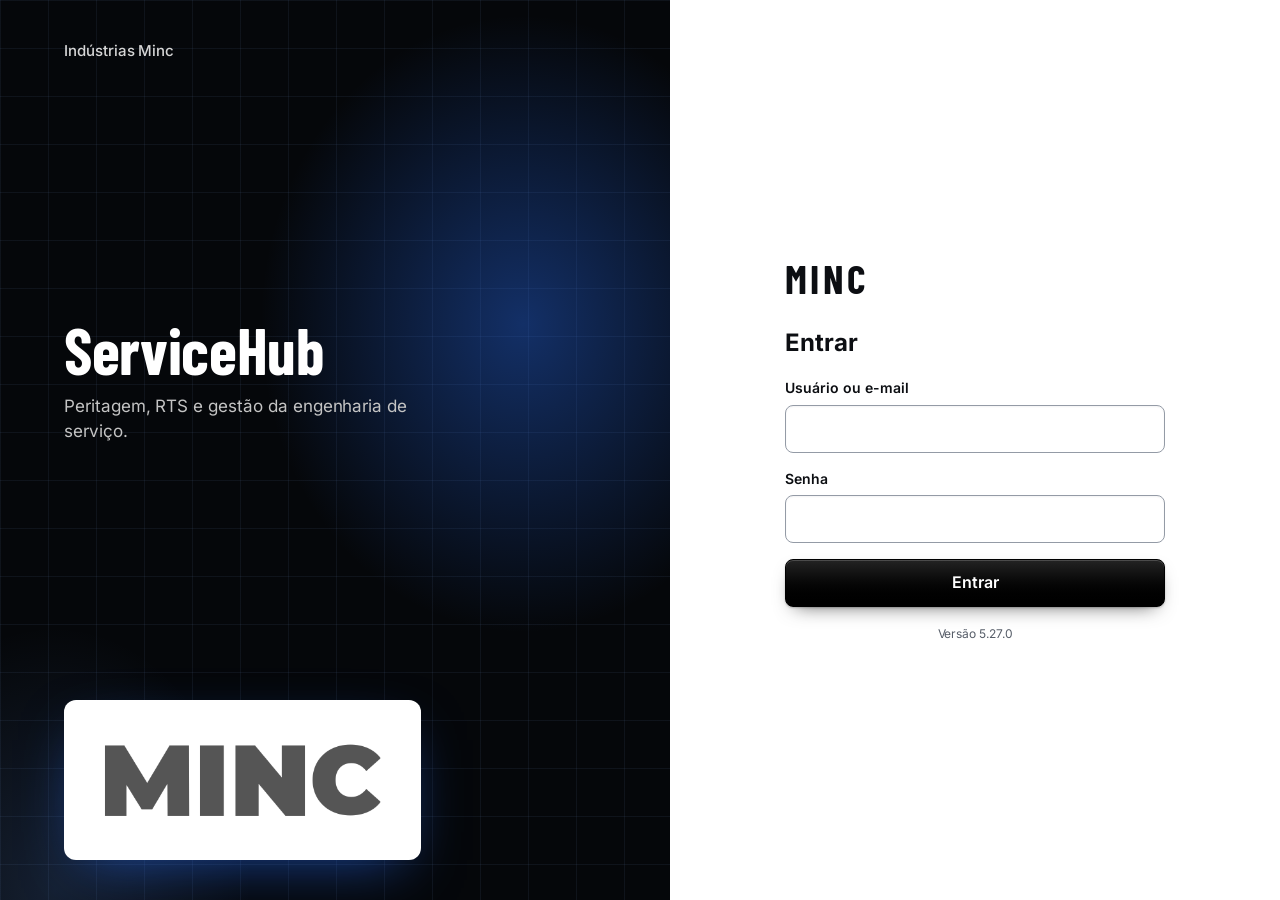
==== servicehub/index.html @ 829af2d2 "ServiceHub v5.27.0: model with drawing, material, code, subcomponent and xlsx import Co-Authored-By:" ====
<!doctype html>
<html lang="pt-BR">
<head>
  <meta charset="utf-8">
  <meta name="viewport" content="width=device-width, initial-scale=1, viewport-fit=cover, interactive-widget=resizes-content">
  <meta name="theme-color" content="#0b0d10">
  <meta name="color-scheme" content="light dark">
  <meta name="apple-mobile-web-app-status-bar-style" content="black-translucent">
  <meta name="robots" content="noindex, nofollow">
  <meta name="description" content="MINC ServiceHub - peritagem, RTS e gestão da engenharia de serviço">
  <meta name="apple-mobile-web-app-capable" content="yes">
  <meta name="mobile-web-app-capable" content="yes">
  <meta name="apple-mobile-web-app-title" content="MINC ServiceHub">
  <link rel="manifest" href="manifest.json">
  <link rel="icon" type="image/png" href="icons/icon-192.png">
  <link rel="apple-touch-icon" href="icons/apple-touch-icon.png">
  <link rel="preload" href="fonts/inter-latin-wght-normal.woff2" as="font" type="font/woff2" crossorigin>
  <link rel="stylesheet" href="styles.css">
  <link rel="stylesheet" href="movimento.css">
  <link rel="stylesheet" href="modulos.css">
  <title>MINC ServiceHub</title>
  <script>try{document.documentElement.dataset.theme=localStorage.getItem('minc_theme')||'light'}catch(e){document.documentElement.dataset.theme='light'}</script>
</head>
<body>
  <div id="app">
    <div class="topbar"><div class="brand"><span class="wm-b">MINC</span><span class="brand-sub">ServiceHub</span></div></div>
    <div class="boot" aria-busy="true" aria-label="Carregando"><div><div class="sk"></div><div class="sk"></div><div class="sk"></div></div><div class="sk big"></div></div>
  </div>
  <div id="toasts" aria-live="polite"></div>
  <noscript>Este aplicativo precisa de JavaScript para funcionar.</noscript>
  <script src="config.js" defer></script>
  <script src="catalogo.js" defer></script>
  <script src="vendor/supabase.js" defer></script>
  <script src="vendor/xlsx.mini.min.js" defer></script>
  <script src="autocorrect.js" defer></script>
  <script src="ajustes.js" defer></script>
  <script src="servicos.js" defer></script>
  <script src="materiais.js" defer></script>
  <script src="fichas.js" defer></script>
  <script src="nomus.js" defer></script>
  <script src="nomusproc.js" defer></script>
  <script src="painel.js" defer></script>
  <script src="comparar.js" defer></script>
  <script src="modelos.js" defer></script>
  <script src="rts.js" defer></script>
  <script src="nomuscat.js" defer></script>
  <script src="cadastros.js" defer></script>
  <script src="avisos.js" defer></script>
  <script src="ajuda.js" defer></script>
  <script src="app.js" defer></script>
  <script src="movimento.js" defer></script>
</body>
</html>
---- servicehub/styles.css ----
/* MINC · Peritagem — v4.0.0
   Identidade: preto, cinza e branco. Conceito: folha de desenho técnico.
   Alvos de toque >= 44px, alto contraste (leitura sob sol), tema escuro opcional. */

@font-face{font-family:"Inter";src:url(fonts/inter-latin-wght-normal.woff2) format("woff2");font-weight:100 900;font-style:normal;font-display:swap}
@font-face{font-family:"Barlow Condensed";src:url(fonts/barlow-condensed-latin-600-normal.woff2) format("woff2");font-weight:600;font-style:normal;font-display:swap}
@font-face{font-family:"Barlow Condensed";src:url(fonts/barlow-condensed-latin-700-normal.woff2) format("woff2");font-weight:700;font-style:normal;font-display:swap}

:root{
  --font:"Inter",system-ui,"Segoe UI",Roboto,Arial,sans-serif;
  --display:"Barlow Condensed","Arial Narrow",Arial,sans-serif;
  --ink:#000;--on-ink:#fff;
  --bg:#e6e6e6;--surface:#fff;--surface-2:#f2f2f2;
  --line:#c8c8c8;--line-strong:#6e6e6e;
  --text:#151515;--muted:#595959;
  --bar:#000;--on-bar:#fff;--focus:#000;
  --ok:#198754;--warn:#ffc107;--bad:#dc3545;--draft:#6c757d;
  --warn-text:#7a4f00;--bad-text:#b42318;--na:#ffc107;--on-ok:#fff;
  --bar-h:56px;
  /* movimento: perfil Corporate, sensação de metal rígido (sem quicar) */
  --ease:cubic-bezier(.2,0,0,1);--ease-in:cubic-bezier(.3,0,1,1);--ease-emph:cubic-bezier(.05,.7,.1,1);
  --d-quick:120ms;--d-std:240ms;--d-slow:400ms;
  color-scheme:light;
}
[data-theme=dark]{
  --ink:#f2f2f2;--on-ink:#000;
  --bg:#121212;--surface:#1d1d1d;--surface-2:#282828;
  --line:#3b3b3b;--line-strong:#8f8f8f;
  --text:#f2f2f2;--muted:#b3b3b3;--focus:#fff;
  --warn-text:#ffc107;--bad-text:#ff8a80;--ok:#3fb67a;--on-ok:#000;
  color-scheme:dark;
}

*{box-sizing:border-box}
html,body{margin:0;min-height:100%}
html{-webkit-text-size-adjust:100%}
body{font:16px/1.45 var(--font);background:var(--bg);color:var(--text);-webkit-font-smoothing:antialiased}
[hidden]{display:none!important}
button,input,select,textarea{font:inherit;color:inherit}
button{cursor:pointer}
h1,h2,h3,p{margin:0}
:focus-visible{outline:3px solid var(--focus);outline-offset:2px}
.topbar :focus-visible,.login-art :focus-visible{outline-color:#fff}
.sr{position:absolute;width:1px;height:1px;overflow:hidden;clip:rect(0 0 0 0);white-space:nowrap}
.muted{color:var(--muted)}
.ic{flex:none;display:block}.ic.sm{width:16px;height:16px}

/* ---------- Barra superior ---------- */
.topbar{position:sticky;top:0;z-index:30;background:var(--bar);color:var(--on-bar);min-height:var(--bar-h);padding:env(safe-area-inset-top) 20px 0;display:flex;align-items:center;justify-content:space-between;gap:12px}
.brand{display:flex;align-items:baseline;gap:12px}
.wm{font-family:var(--display);font-weight:700;font-size:28px;letter-spacing:.08em;line-height:1}
.brand-sub{font-size:14px;color:#bdbdbd;font-weight:500}
.bar-r{display:flex;align-items:center;gap:8px}
.pill{display:inline-flex;align-items:center;gap:8px;min-height:32px;padding:0 12px;border:1px solid #4a4a4a;border-radius:999px;font-size:13px;color:#e6e6e6;white-space:nowrap}
.pill i{width:8px;height:8px;border-radius:50%;background:#8a8a8a}
button.pill{background:transparent;font:inherit;font-size:13px;cursor:pointer}
@media(hover:hover) and (pointer:fine){button.pill:hover{background:#262626}}
.pill[data-s=saved] i,.pill[data-s=ok] i{background:#3fb67a}
.pill[data-s=saving] i,.pill[data-s=busy] i{background:var(--warn)}
.pill[data-s=error] i,.pill[data-s=off] i{background:var(--bad)}
.pill[data-s=local] i{background:#8a8a8a}
.iconbtn,.userchip{min-height:44px;min-width:44px;display:inline-grid;place-items:center;background:transparent;color:#fff;border:1px solid #4a4a4a;border-radius:var(--r-ctl,6px);padding:0 12px}
@media(hover:hover) and (pointer:fine){.iconbtn:hover,.userchip:hover{background:#262626}}
.userchip{font-weight:600;font-size:14px}

.container{max-width:1400px;margin:0 auto;padding:20px 20px calc(20px + env(safe-area-inset-bottom))}

/* ---------- Botões ---------- */
.btn{display:inline-flex;align-items:center;justify-content:center;gap:8px;min-height:48px;padding:0 18px;border:2px solid var(--ink);border-radius:6px;background:var(--surface);color:var(--text);font-weight:600;line-height:1.1;text-align:center;transition:background-color .12s,transform .06s}
@media(hover:hover) and (pointer:fine){.btn:hover{background:var(--surface-2)}}
.btn:active{transform:translateY(1px)}
.btn.primary{background:var(--ink);color:var(--on-ink)}
@media(hover:hover) and (pointer:fine){.btn.primary:hover{background:var(--muted);border-color:var(--muted);color:var(--on-ink)}}
.btn.ghost{border-color:transparent;background:transparent}
@media(hover:hover) and (pointer:fine){.btn.ghost:hover{background:var(--surface-2)}}
.btn.danger{border-color:var(--bad-text);color:var(--bad-text)}
@media(hover:hover) and (pointer:fine){.btn.danger:hover{background:var(--bad-text);color:#fff}}
.btn.danger-solid{background:var(--bad);border-color:var(--bad);color:#fff}
.btn.block{width:100%}
.btn[aria-busy=true]{pointer-events:none;opacity:.7}
.btn:disabled{opacity:.45;pointer-events:none}
.link{min-height:44px;padding:0 10px;background:none;border:0;font-weight:600;font-size:14px;text-decoration:underline;text-underline-offset:3px}

/* ---------- Formulários ---------- */
.field{margin-bottom:16px}
.field>label:not(.switch),.field>.lbl{display:block;margin-bottom:6px;font-size:14px;font-weight:600;color:var(--text)}
input:not([type=checkbox]):not([type=radio]),select,textarea{width:100%;min-height:48px;padding:10px 12px;background:var(--surface);color:var(--text);border:1.5px solid var(--line-strong);border-radius:6px;outline-offset:2px}
textarea{min-height:104px;resize:vertical}
input::placeholder,textarea::placeholder{color:var(--muted);opacity:.8}
input:disabled,select:disabled{background:var(--surface-2);color:var(--muted);border-style:dashed}
.invalid{border-color:var(--bad)!important;box-shadow:0 0 0 3px color-mix(in srgb,var(--bad) 30%,transparent)}
.invalid-group{outline:3px solid color-mix(in srgb,var(--bad) 45%,transparent);outline-offset:3px}
.hint{font-size:13px;color:var(--muted);margin:4px 0 12px}
.grid{display:grid;gap:0 16px}
.g2{grid-template-columns:repeat(2,minmax(0,1fr))}
.g3{grid-template-columns:repeat(3,minmax(0,1fr))}
.g4{grid-template-columns:repeat(4,minmax(0,1fr))}
.g-mat2{grid-template-columns:1fr 1fr 2fr}   /* Quantidade | Unidade | Observação (ocupa o dobro) */
.stack{display:grid;gap:12px}
.pgroup{display:grid;grid-template-columns:minmax(0,1fr) 140px;gap:8px}

/* Cartões de opção (radio) */
.rgroup{display:grid;gap:10px}
.rgroup.g2{grid-template-columns:repeat(2,minmax(0,1fr))}
.rgroup.g3{grid-template-columns:repeat(3,minmax(0,1fr))}
.rgroup.g4{grid-template-columns:repeat(4,minmax(0,1fr))}
.rcard{display:grid;gap:2px;align-content:center;min-height:64px;padding:12px 16px;text-align:left;background:var(--surface);border:2px solid var(--line-strong);border-radius:6px;position:relative}
.rcard b{font-size:16px}
.rcard small{font-size:13px;color:var(--muted)}
@media(hover:hover) and (pointer:fine){.rcard:hover{border-color:var(--ink)}}
.rcard.on{background:var(--ink);border-color:var(--ink);color:var(--on-ink)}
.rcard.on small{color:inherit;opacity:.8}
.rcard.on::after{content:"";position:absolute;right:14px;top:50%;width:10px;height:18px;margin-top:-13px;border:solid currentColor;border-width:0 3px 3px 0;transform:rotate(45deg)}

/* Segmentado (status) */
.seg{display:flex;border:2px solid var(--ink);border-radius:6px;overflow:hidden;min-height:48px}
.seg-b{flex:1;display:flex;align-items:center;justify-content:center;gap:8px;min-height:44px;padding:0 10px;background:var(--surface);border:0;font-weight:600;font-size:14px}
.seg-b+.seg-b{border-left:1px solid var(--ink)}
.seg-b.on{background:var(--ink);color:var(--on-ink)}
.dot{width:10px;height:10px;border-radius:50%;background:var(--draft);box-shadow:0 0 0 1.5px var(--surface)}
.dot.st-amber{background:var(--warn)}.dot.st-green{background:var(--ok)}.dot.st-red{background:var(--bad)}

/* Aplica / Não se aplica: verde quando aplica, âmbar quando não aplica */
.appl{display:flex;border:2px solid var(--ink);border-radius:6px;overflow:hidden;min-height:48px;width:100%;max-width:420px}
.ph-row .appl{width:auto;min-width:300px}
.ap{flex:1;display:flex;align-items:center;justify-content:center;gap:6px;min-height:44px;padding:0 14px;background:var(--surface);border:0;font-weight:600;font-size:14px;white-space:nowrap}
.ap+.ap{border-left:2px solid var(--ink)}
@media(hover:hover) and (pointer:fine){.ap.yes:hover:not(.on){background:color-mix(in srgb,var(--ok) 16%,var(--surface))}}
@media(hover:hover) and (pointer:fine){.ap.no:hover:not(.on){background:color-mix(in srgb,var(--na) 28%,var(--surface))}}
.ap.yes.on{background:var(--ok);color:var(--on-ok)}
.ap.no.on{background:var(--na);color:#000}
.panel[data-ap=yes]{border-left:6px solid var(--ok)}
.panel[data-ap=no]{border-left:6px solid var(--na)}
.comp-t small.na{color:var(--warn-text);font-weight:600}

/* Chips (checkbox) */
.chips{display:flex;flex-wrap:wrap;gap:8px}
.chip{display:inline-flex;align-items:center;gap:6px;min-height:44px;padding:0 16px;border:1.5px solid var(--line-strong);border-radius:999px;background:var(--surface);font-weight:500;font-size:15px}
@media(hover:hover) and (pointer:fine){.chip:hover{border-color:var(--ink)}}
.chip.on{background:var(--ink);border-color:var(--ink);color:var(--on-ink);font-weight:600}
.chips.fl .chip{min-height:40px;font-size:14px;padding:0 14px}

/* Switch */
.switch{position:relative;display:inline-flex;align-items:center;gap:12px;min-height:48px;cursor:pointer;font-weight:500}
.switch input{position:absolute;opacity:0;width:44px;height:44px;margin:0}
.switch .track{position:relative;flex:none;width:52px;height:30px;border-radius:999px;background:var(--surface);border:2px solid var(--line-strong);transition:background-color .15s,border-color .15s}
.switch .track::after{content:"";position:absolute;top:3px;left:3px;width:20px;height:20px;border-radius:50%;background:var(--line-strong);transition:transform .15s,background-color .15s}
.switch input:checked+.track{background:var(--ok);border-color:var(--ok)}
.switch input:checked+.track::after{transform:translateX(22px);background:var(--on-ok)}
.switch input:focus-visible+.track{outline:3px solid var(--focus);outline-offset:2px}

/* ---------- Painéis e títulos ---------- */
.ph{margin:4px 0 18px}
.ph h1{font-family:var(--display);font-weight:700;font-size:36px;line-height:1;letter-spacing:.01em}
.ph p{margin-top:6px;color:var(--muted)}
.ph-row{display:flex;align-items:center;justify-content:space-between;gap:12px;flex-wrap:wrap;margin-bottom:12px}
.panel{background:var(--surface);border:1px solid var(--line);border-radius:4px;padding:20px;margin-bottom:16px}
.panel>h2,.ph-row>h2{font-size:18px;font-weight:700;margin-bottom:14px}
.ph-row>h2{margin:0}
.subpanel{background:var(--surface-2);border:1px solid var(--line);border-radius:4px;padding:16px;margin:4px 0 16px}
.subpanel h3{font-size:16px;font-weight:700;margin-bottom:4px}
.badge{display:inline-flex;align-items:center;min-height:24px;padding:0 9px;border-radius:3px;font-size:12px;font-weight:700;color:#fff;background:var(--draft);white-space:nowrap}
.badge.st-amber{background:var(--warn);color:#000}
.badge.st-green{background:var(--ok);color:var(--on-ok)}
.badge.st-red{background:var(--bad)}
.badge.pend{background:transparent;color:var(--warn-text);border:1.5px solid var(--na)}
.pend-t{color:var(--warn-text);font-weight:700}
.rcard.legacy{border-style:dashed}
.badge.b-act{background:transparent;color:var(--text);border:1.5px solid var(--ink)}

.empty{display:grid;justify-items:center;gap:10px;text-align:center;padding:36px 20px;border:2px dashed var(--line-strong);border-radius:4px;background:var(--surface)}
.empty h2{font-size:18px}.empty p{color:var(--muted);max-width:44ch}

.errbox{border:2px solid var(--bad);background:color-mix(in srgb,var(--bad) 10%,var(--surface));color:var(--text);border-radius:4px;padding:14px 18px;margin-bottom:16px}
.errbox b{color:var(--bad-text)}
.errbox ul{margin:8px 0 0 18px;padding:0;font-size:14px}

/* ---------- Início: lista + detalhe ---------- */
.home{display:grid;grid-template-columns:minmax(340px,440px) minmax(0,1fr);gap:20px;align-items:start}
.list-p{background:var(--surface);border:1px solid var(--line);border-radius:4px;position:sticky;top:calc(var(--bar-h) + 20px);max-height:calc(100vh - var(--bar-h) - 40px);display:flex;flex-direction:column}
.list-h{display:flex;align-items:center;justify-content:space-between;gap:12px;padding:16px}
.list-h h1{font-family:var(--display);font-size:32px;font-weight:700;line-height:1}
.list-h small{color:var(--muted)}
.search{position:relative;padding:0 16px}
.search .ic{position:absolute;left:28px;top:14px;color:var(--muted)}
.search input[type=search]{padding-left:44px}
.fl{padding:12px 16px}
#rows{overflow:auto;border-top:1px solid var(--line);flex:1}
.row{--st:var(--draft);display:grid;grid-template-columns:minmax(0,1fr) auto;gap:4px 12px;width:100%;min-height:68px;padding:12px 16px 12px 14px;text-align:left;background:var(--surface);border:0;border-bottom:1px solid var(--line);border-left:6px solid var(--st)}
.row.st-amber{--st:var(--warn)}.row.st-green{--st:var(--ok)}
@media(hover:hover) and (pointer:fine){.row:hover{background:var(--surface-2)}}
.row.sel{background:var(--surface-2);box-shadow:inset 0 0 0 2px var(--ink)}
.row-t{display:grid;gap:2px;min-width:0}
.row-t b{overflow:hidden;text-overflow:ellipsis;white-space:nowrap}
.row-t small,.row-m small{color:var(--muted);font-size:13px}
.row-m{display:grid;gap:4px;justify-items:end;align-content:start}
.list-empty{padding:28px 16px;text-align:center;color:var(--muted)}

.detail{min-width:0}
.sheet{background:var(--surface);border:2px solid var(--ink);border-radius:4px}
.sheet-h{display:flex;justify-content:space-between;align-items:flex-start;gap:12px;padding:18px 20px;border-bottom:2px solid var(--ink)}
.sheet-h small{color:var(--muted);font-size:13px}
.sheet-h h2{font-family:var(--display);font-size:40px;font-weight:700;line-height:1;margin-top:2px;overflow-wrap:anywhere}
.kv{display:grid;grid-template-columns:repeat(3,minmax(0,1fr));gap:1px;background:var(--line);border-bottom:1px solid var(--line);margin:0}
.kv div{background:var(--surface);padding:10px 20px;min-width:0}
.kv dt{font-size:13px;color:var(--muted)}
.kv dd{margin:0;font-weight:600;overflow-wrap:anywhere}
.sheet-b{padding:18px 20px}
.sheet-b h3{font-size:16px;margin-bottom:10px}
.prog{list-style:none;margin:0 0 16px;padding:0;display:grid;grid-template-columns:repeat(2,minmax(0,1fr));gap:8px}
.prog li{display:flex;align-items:center;gap:10px;min-height:44px;padding:0 12px;border:1px solid var(--line);border-radius:4px}
.prog .ok{color:var(--ok)}.prog .todo{color:var(--muted)}
.prog li.ok{border-color:var(--ok)}
.counts{display:flex;gap:24px;flex-wrap:wrap;margin-bottom:16px;color:var(--muted);font-size:14px}
.counts b{font-family:var(--display);font-size:26px;color:var(--text);margin-right:6px}
.actions{display:flex;flex-wrap:wrap;gap:10px;align-items:center}
.actions.end{justify-content:flex-end}
.empty-art{display:grid;justify-items:center;gap:10px;text-align:center;padding:36px 20px;color:var(--muted);background:var(--surface);border:1px solid var(--line);border-radius:4px}
.mark{display:grid;place-items:center;width:84px;height:84px;border:2px solid var(--ink);color:var(--text);margin:0 auto 4px}
.ic.lg{width:40px;height:40px}
.empty-art h2{font-size:18px;color:var(--text)}

/* ---------- Carimbo (title block) ---------- */
.carimbo{background:var(--surface);border:2px solid var(--ink);margin-bottom:16px}
.carimbo .back{width:100%;justify-content:flex-start;min-height:44px;border:0;border-bottom:1px solid var(--line);border-radius:0;font-size:14px}
.cb-grid{display:grid;grid-template-columns:2fr 1.3fr 1fr 1.2fr 1.1fr 1fr;gap:1px;background:var(--line)}
.cb-c{background:var(--surface);padding:10px 14px;min-width:0;display:grid;gap:2px;align-content:start}
.cb-c small{font-size:13px;color:var(--muted)}
.cb-c b{font-weight:600;overflow:hidden;text-overflow:ellipsis;white-space:nowrap}
.cb-eq b{font-family:var(--display);font-size:30px;line-height:1.05;font-weight:700}

/* ---------- Área de trabalho do processo ---------- */
.ws{display:grid;grid-template-columns:240px minmax(0,1fr);gap:20px;align-items:start}
#stepslot{position:sticky;top:calc(var(--bar-h) + 20px)}
.steps{background:var(--surface);border:1px solid var(--line);border-radius:4px;padding:6px 0;display:grid}
.step{position:relative;display:grid;grid-template-columns:auto 1fr;align-items:center;gap:12px;min-height:56px;padding:8px 14px;text-align:left;background:none;border:0;border-left:4px solid transparent;font-weight:600}
@media(hover:hover) and (pointer:fine){.step:hover{background:var(--surface-2)}}
.step.cur{border-left-color:var(--ink);background:var(--surface-2)}
.step:not(:last-child)::after{content:"";position:absolute;left:33px;top:calc(50% + 16px);height:calc(100% - 32px);width:2px;background:var(--line-strong)}
.node{display:grid;place-items:center;width:30px;height:30px;border-radius:50%;border:2px solid var(--ink);background:var(--surface);font-family:var(--display);font-weight:700;font-size:17px;line-height:1;position:relative;z-index:1}
.step.ok .node{background:var(--ink);color:var(--on-ink)}
.step.locked{opacity:.55}.step.locked .node{border-style:dashed}
.ws-main{min-width:0}
.actionbar{position:sticky;bottom:0;z-index:20;display:flex;align-items:center;justify-content:space-between;gap:10px;flex-wrap:wrap;margin:20px -20px calc(-20px - env(safe-area-inset-bottom));padding:12px 20px calc(12px + env(safe-area-inset-bottom));background:var(--surface);border-top:2px solid var(--ink)}
.actionbar .mid{display:flex;gap:10px;align-items:center}

/* ---------- Componentes ---------- */
.comp{background:var(--surface);border:1px solid var(--line);border-radius:4px;margin-bottom:12px}
.comp.open{border:2px solid var(--ink)}
.comp-head{display:grid;grid-template-columns:auto minmax(0,1fr) auto auto auto auto;align-items:center;gap:6px 14px;width:100%;min-height:68px;padding:10px 16px;background:none;border:0;text-align:left}
@media(hover:hover) and (pointer:fine){.comp-head:hover{background:var(--surface-2)}}
.comp-no{font-family:var(--display);font-weight:700;font-size:34px;line-height:1;min-width:34px}
.comp{margin-left:calc(var(--lv,0)*28px)}
.comp.sub{border-left:5px solid var(--ink)}
.comp.sub .comp-no{font-size:28px}
.comp-t{display:grid;min-width:0}
.comp-t b{overflow:hidden;text-overflow:ellipsis;white-space:nowrap}
.comp-t small{color:var(--muted);font-size:13px}
.comp-st{display:inline-flex;align-items:center;gap:6px;font-size:13px;font-weight:600;white-space:nowrap}
.comp-st.ok{color:var(--ok)}.comp-st.warn{color:var(--warn-text)}
.comp-ph{display:inline-flex;align-items:center;gap:6px;color:var(--muted);font-size:13px}
.chev{transition:transform .15s}
.comp.open .chev{transform:rotate(180deg)}
.comp-body{display:grid;grid-template-rows:1fr;border-top:1px solid var(--line)}
.comp-in{overflow:hidden;min-height:0;padding:10px 20px 20px}
.comp-foot{display:flex;justify-content:flex-end;margin-top:20px;padding-top:16px;border-top:1px dashed var(--line-strong)}
.mat{background:var(--surface);border:1px solid var(--line-strong);border-radius:4px;padding:14px;margin-top:12px}
.mat-h{display:flex;justify-content:space-between;align-items:center;margin-bottom:10px}
.flow{margin-top:18px}
.flow-h{display:flex;justify-content:space-between;align-items:center;gap:8px;margin-bottom:6px}
.flow-h b{font-size:15px}
.obsrow{display:grid;grid-template-columns:minmax(120px,220px) minmax(0,1fr);gap:10px;align-items:center;margin-top:8px}
.obsrow label{font-size:14px;font-weight:600}

/* ---------- Fotos ---------- */
.ph-bar{display:flex;flex-wrap:wrap;gap:10px;align-items:center;justify-content:space-between;margin-bottom:12px}
.ph-count{font-size:14px;color:var(--muted)}
.ph-grid{display:grid;grid-template-columns:repeat(auto-fill,minmax(150px,1fr));gap:10px}
.ph-tile{position:relative;aspect-ratio:4/3;background:var(--surface-2);border:1px solid var(--line-strong);border-radius:4px;overflow:hidden}
.ph-img{display:block;width:100%;height:100%;padding:0;border:0;background:none}
.ph-img img{width:100%;height:100%;object-fit:cover;display:block}
.ph-x{position:absolute;top:4px;right:4px;width:44px;height:44px;display:grid;place-items:center;background:rgba(0,0,0,.78);color:#fff;border:1px solid rgba(255,255,255,.5);border-radius:50%}
@media(hover:hover) and (pointer:fine){.ph-x:hover{background:var(--bad)}}
.ph-none{grid-column:1/-1;padding:22px;text-align:center;color:var(--muted);border:1.5px dashed var(--line-strong);border-radius:4px}

/* ---------- Tabelas ---------- */
.tw{overflow:auto;border:1px solid var(--line);border-radius:4px}
.tbl{width:100%;border-collapse:collapse;background:var(--surface)}
.tbl th,.tbl td{padding:12px 14px;border-bottom:1px solid var(--line);text-align:left;font-size:14px;white-space:nowrap}
.tbl th{background:var(--surface-2);font-weight:700}
.tbl td.wrap{white-space:normal;min-width:180px}

/* ---------- Documento (sempre claro; imprime igual) ---------- */
.report{background:#fff;color:#000;border:1px solid #bdbdbd;padding:32px;font:14px/1.5 var(--font)}
.report h1{font-family:var(--display);font-size:30px;font-weight:700;letter-spacing:.02em;margin:0 0 6px}
.report h2{font-family:var(--display);font-size:22px;font-weight:700;margin:22px 0 6px;border-bottom:2px solid #000;padding-bottom:2px}
.report h3{font-size:14px;margin:14px 0 4px}
.report p{margin:4px 0}
.report-table{width:100%;border-collapse:collapse;margin:8px 0 14px}
.report-table th,.report-table td{border:1px solid #8a8a8a;padding:6px 8px;font-size:12px;text-align:left;vertical-align:top}
.report-table th{background:#ececec;width:18%}
.rp-photos{display:flex;flex-wrap:wrap;gap:6px;margin:6px 0 10px}
.report-photo{width:240px;height:180px;object-fit:cover;border:1px solid #8a8a8a}
.comp-r{break-inside:avoid;page-break-inside:avoid}

/* ---------- Diálogos e avisos ---------- */
dialog.dlg{width:min(520px,calc(100vw - 24px));padding:0;border:2px solid var(--ink);border-radius:6px;background:var(--surface);color:var(--text)}
dialog.dlg::backdrop{background:rgba(0,0,0,.66)}
.dlg-body{padding:24px;display:grid;gap:14px}
.dlg-body h2{font-size:20px}
.dlg-body p{color:var(--muted)}
dialog.lb{width:min(960px,calc(100vw - 16px))}
.lb-body{padding:12px;display:grid;gap:12px}
.lb-body img{width:100%;max-height:78vh;object-fit:contain;background:#000}
#toasts{position:fixed;left:50%;bottom:calc(92px + env(safe-area-inset-bottom));transform:translateX(-50%);display:grid;gap:8px;width:min(560px,calc(100vw - 24px));z-index:200;pointer-events:none}
.toast{display:flex;align-items:center;justify-content:space-between;gap:14px;min-height:48px;padding:8px 8px 8px 16px;background:#000;color:#fff;border:1px solid rgba(255,255,255,.4);border-radius:6px;font-size:15px;pointer-events:auto;animation:tin .18s ease-out}
.toast button{min-height:40px;padding:0 14px;border:1.5px solid #fff;border-radius:4px;background:transparent;color:#fff;font-weight:700}
@keyframes tin{from{opacity:0;transform:translateY(8px)}}

/* ---------- Login ---------- */
.login{min-height:100vh;display:grid;grid-template-columns:minmax(0,1.1fr) minmax(0,1fr)}
.login-art{background-color:#000;background-image:linear-gradient(rgba(255,255,255,.07) 1px,transparent 1px),linear-gradient(90deg,rgba(255,255,255,.07) 1px,transparent 1px);background-size:48px 48px;color:#fff;display:grid;grid-template-rows:auto 1fr auto;padding:40px clamp(24px,5vw,72px) 0;overflow:hidden}
.la-top{font-size:15px;font-weight:500;color:#d6d6d6}
.la-mid{align-self:center;max-width:36ch}
.la-mid h1{font-family:var(--display);font-weight:700;font-size:clamp(44px,5vw,68px);line-height:1}
.la-mid p{margin-top:12px;color:#c4c4c4;font-size:17px}
.la-word{font-family:var(--display);font-weight:700;font-size:clamp(120px,19vw,300px);line-height:.8;letter-spacing:.02em;margin:0 0 -.07em -.04em;white-space:nowrap}
.la-word.has-img{background:#fff;padding:20px 28px;margin:0 0 40px;width:fit-content}
.la-word.has-img img{display:block;max-width:min(360px,100%);max-height:120px;height:auto}
.login-form{display:grid;place-items:center;padding:32px;background:var(--surface)}
.login-form form,.pend{width:min(380px,100%)}
.login-form .wm{font-size:40px;margin-bottom:28px;color:var(--text)}
.login-form h2{font-size:24px;margin-bottom:18px}
.pend p{color:var(--muted);margin-bottom:20px}
.login-form .foot{margin-top:18px;font-size:12px;color:var(--muted);text-align:center}

/* ---------- Esqueleto de carregamento ---------- */
.sk{background:linear-gradient(90deg,var(--surface-2) 25%,var(--line) 50%,var(--surface-2) 75%);background-size:200% 100%;animation:sk 1.2s linear infinite;border-radius:4px}
@keyframes sk{to{background-position:-200% 0}}
.boot{max-width:1400px;margin:0 auto;padding:20px;display:grid;grid-template-columns:minmax(340px,440px) 1fr;gap:20px}
.boot .sk{height:72px;margin-bottom:10px}.boot .sk.big{height:340px}

/* ---------- Responsivo ---------- */
@media(max-width:1100px){
  .cb-grid{grid-template-columns:repeat(3,minmax(0,1fr))}
  .g4{grid-template-columns:repeat(2,minmax(0,1fr))}
}
@media(max-width:960px){
  .home{grid-template-columns:1fr}
  .list-p{position:static;max-height:none}
  #rows{overflow:visible}
  .detail{display:none}
  .ws{grid-template-columns:minmax(0,1fr)}
  #stepslot{top:var(--bar-h);z-index:12}
  .steps{display:flex;overflow-x:auto;padding:0;border-radius:0;margin:0 -20px 16px;border-width:1px 0}
  .step{grid-template-columns:1fr;justify-items:center;gap:2px;min-width:112px;min-height:64px;padding:8px 10px;border-left:0;border-bottom:4px solid transparent;text-align:center;font-size:13px}
  .step.cur{border-bottom-color:var(--ink)}
  .step::after{display:none}
  .g3{grid-template-columns:repeat(2,minmax(0,1fr))}
  .g-mat2{grid-template-columns:1fr 1fr}.g-mat2>.wide{grid-column:1/-1}
  .rgroup.g4{grid-template-columns:repeat(2,minmax(0,1fr))}
  .login{grid-template-columns:1fr}
  .login-art{padding:20px 24px 0;grid-template-rows:auto auto auto}
  .la-mid{padding:14px 0}.la-mid p{display:none}
  .la-word{font-size:clamp(88px,26vw,160px)}
  .la-word.has-img{margin-bottom:20px}
  .boot{grid-template-columns:1fr}.boot .sk.big{display:none}
}
@media(max-width:640px){
  .container{padding:14px 14px calc(14px + env(safe-area-inset-bottom))}
  .topbar{padding-left:14px;padding-right:14px}
  .brand-sub,.userchip,#savestate span{display:none}
  .g-mat2,.g2,.g3,.g4,.rgroup.g2,.rgroup.g3,.rgroup.g4,.kv,.prog{grid-template-columns:1fr}
  .cb-grid{grid-template-columns:repeat(2,minmax(0,1fr))}
  .cb-eq{grid-column:1/-1}
  .comp-head{grid-template-columns:auto minmax(0,1fr) auto}
  .comp-head .badge,.comp-ph{display:none}
  .comp-st{grid-column:2/3}
  .comp-head .chev{grid-column:3;grid-row:1}
  .obsrow{grid-template-columns:1fr}
  .actionbar{margin-left:-14px;margin-right:-14px;padding-left:14px;padding-right:14px}
  .actionbar .btn{flex:1}
  .actionbar .mid{order:3;width:100%}
  .actionbar .mid .btn{width:100%}
  .steps{margin-left:-14px;margin-right:-14px}
  .pgroup{grid-template-columns:minmax(0,1fr) 120px}
  .report{padding:16px}
}


/* ---------- Fase 3: atividades, catálogo, documento ---------- */
.ativs{list-style:none;margin:14px 0 0;padding:0;display:grid;gap:8px}
.ativ{display:grid;grid-template-columns:32px minmax(0,1fr) auto;gap:8px;align-items:center}
.ativ-n{font-family:var(--display);font-weight:700;font-size:22px;text-align:center;color:var(--muted)}
.ativ-b{display:flex;gap:4px}
.iconb{width:44px;height:44px;display:grid;place-items:center;background:var(--surface);border:1.5px solid var(--line-strong);border-radius:6px;padding:0}
@media(hover:hover) and (pointer:fine){.iconb:hover:not(:disabled){border-color:var(--ink)}}
.iconb:disabled{opacity:.35;cursor:default}
.cat{margin:12px 0 4px}
.quick{padding:14px 20px}
.quick .lbl{display:block;font-size:14px;font-weight:600;margin-bottom:8px}
.rp-std{margin:8px 0 0 20px;padding:0}
.rp-head{width:100%;border-collapse:collapse;margin-bottom:12px}
.rp-head th,.rp-head td{border:1.5px solid #000;padding:5px 8px;font-size:12px;text-align:left}
.rp-head th{width:64px;background:#ececec}
.rp-logo{width:96px;text-align:center!important;font-family:var(--display);font-weight:700;font-size:30px;letter-spacing:.08em}
.rp-logo img{display:block;max-width:84px;max-height:60px;margin:0 auto}
.rp-title{text-align:center!important;font-weight:700;font-size:15px}
.rp-item{margin:0 0 10px;break-inside:avoid;page-break-inside:avoid}
.rp-item .report-table{margin:0}
.rp-item .report-table th{width:auto;white-space:nowrap}
.report-table th.w-s,.report-table td.w-s{width:46px;text-align:center}
.rp-lines{margin:0;padding-left:22px}
.rp-lines li{margin:2px 0}
.rp-mat{margin:10px 0 2px}
.rp-sign th{width:50%}
.rp-sign td{height:76px;vertical-align:top}

/* ---------- Fase B: atividades por setor, serviços externos, catálogos ---------- */
.ativ-m{display:grid;gap:6px;min-width:0}
.ativ-h{display:flex;align-items:center;gap:8px;flex-wrap:wrap}
.badge.sec{background:var(--ink);color:var(--on-ink)}
.badge.sec.old{background:transparent;color:var(--muted);border:1.5px dashed var(--line-strong)}
.cnt{display:inline-grid;place-items:center;min-width:20px;height:20px;padding:0 5px;margin-left:6px;border-radius:999px;background:var(--on-ink);color:var(--ink);font-size:12px;font-weight:700}
.chip:not(.on) .cnt{background:var(--ink);color:var(--on-ink)}
.servs{list-style:none;margin:14px 0 0;padding:0;display:grid;gap:8px}
.serv{display:grid;grid-template-columns:minmax(0,1fr) auto;gap:8px;align-items:start;padding:10px;background:var(--surface);border:1px solid var(--line);border-radius:4px}
.serv-m{display:grid;gap:8px;min-width:0}
.cat-sec{padding:14px;margin:0 0 14px;border:1px solid var(--line-strong);border-radius:4px;background:var(--surface)}
.cat-sec.off{opacity:.7}
.cat-sec h3{font-size:13px;color:var(--muted);margin:0 0 6px;font-weight:600}
.cat-acts{margin-top:12px;padding-left:16px;border-left:3px solid var(--ink)}
.cat-acts h4{margin:0 0 8px;font-size:14px}
.cat-row{display:grid;grid-template-columns:minmax(160px,1fr) auto auto auto;gap:10px;align-items:center;margin-bottom:8px}
.cat-row.off .cat-name{text-decoration:line-through;color:var(--muted)}
.cat-add{display:grid;grid-template-columns:minmax(0,1fr) auto;gap:8px;margin-top:10px}
@media(max-width:960px){.cat-row{grid-template-columns:1fr 1fr}.cat-row .cat-name{grid-column:1/-1}}

/* ---------- Fase C: documentos arquivados ---------- */
.docs{list-style:none;margin:14px 0 0;padding:0;display:grid;gap:8px}
.doc{display:grid;grid-template-columns:minmax(0,1fr) auto;gap:6px 14px;align-items:center;padding:12px 14px;background:var(--surface);border:1px solid var(--line-strong);border-radius:4px}
.doc-h{display:flex;align-items:center;gap:10px;flex-wrap:wrap}
.doc-h small{color:var(--muted)}
.doc-m{grid-column:1;color:var(--muted);font-size:13px;overflow-wrap:anywhere}
.doc-a{grid-column:2;grid-row:1/span 2;display:flex;gap:8px;align-items:center}
@media(max-width:640px){.doc{grid-template-columns:1fr}.doc-a{grid-column:1;grid-row:auto;flex-wrap:wrap}}

/* ---------- Fase D: usuários ---------- */
.off-row td{opacity:.6}
.audit{list-style:none;margin:0;padding:0;display:grid;gap:6px}
.audit li{padding:8px 12px;border:1px solid var(--line);border-radius:4px;font-size:14px;overflow-wrap:anywhere}
.audit small{color:var(--muted)}

/* ---------- Marca na barra: botão para a tela inicial ---------- */
.brand{display:flex;align-items:center;gap:0;min-height:44px;padding:0 8px 0 0;background:none;border:0;border-radius:6px;color:#fff;font:inherit;text-align:left}
button.brand{cursor:pointer}
.wm-b{display:inline-block;background:#fff;color:#000;font-family:var(--display);font-weight:700;font-size:25px;letter-spacing:.1em;line-height:1;padding:6px 7px 6px 11px;border-radius:2px;transition:background-color var(--d-quick) var(--ease)}
.brand-sub{position:relative;margin-left:14px;padding-left:14px;font-size:15px;font-weight:500;color:#d0d0d0;transition:color var(--d-quick) var(--ease)}
.brand-sub::before{content:"";position:absolute;left:0;top:50%;height:20px;margin-top:-10px;width:1px;background:#5c5c5c}
.brand-sub::after{content:"";position:absolute;left:14px;right:0;bottom:-5px;height:2px;background:#fff;transform:scaleX(0);transform-origin:left;transition:transform var(--d-std) var(--ease)}
@media(hover:hover) and (pointer:fine){button.brand:hover .wm-b{background:#e2e2e2}}
@media(hover:hover) and (pointer:fine){button.brand:hover .brand-sub{color:#fff}}
@media(hover:hover) and (pointer:fine){button.brand:hover .brand-sub::after{transform:scaleX(1)}}

/* =====================================================================
   MOVIMENTO — perfil Corporate com sensação de metal rígido
   Curva padrão --ease; entradas desaceleram, saídas aceleram; sem quicar (excesso <= 1,5%).
   Duração: rápida 120 ms (feedback), padrão 240 ms, lenta 400 ms (diálogos/login).
   Anima só transform/opacity (e a altura do acordeão). Reduzir movimento desliga tudo. */
@keyframes enter-up{from{opacity:0;transform:translateY(10px)}}
@keyframes enter-fwd{from{opacity:0;transform:translateX(18px)}}
@keyframes enter-back{from{opacity:0;transform:translateX(-18px)}}
@keyframes fade-in{from{opacity:0}}
@keyframes pop{0%{transform:scale(.965)}65%{transform:scale(1.015)}100%{transform:scale(1)}}
@keyframes draw{from{stroke-dashoffset:26}to{stroke-dashoffset:0}}
@keyframes tick{from{opacity:0;transform:rotate(45deg) scale(.4)}}
@keyframes shake{0%,100%{transform:none}18%{transform:translateX(-8px)}38%{transform:translateX(7px)}58%{transform:translateX(-5px)}78%{transform:translateX(3px)}}
@keyframes spin{to{transform:rotate(360deg)}}
@keyframes breathe{50%{opacity:.3}}
@keyframes drift{to{background-position:24px 24px,24px 24px}}
@keyframes acc-open{from{grid-template-rows:0fr;opacity:0}to{grid-template-rows:1fr;opacity:1}}
@keyframes acc-close{from{grid-template-rows:1fr;opacity:1}to{grid-template-rows:0fr;opacity:0}}
@keyframes dlg-in{from{opacity:0;transform:translateY(14px) scale(.975)}}
@keyframes dlg-out{to{opacity:0;transform:translateY(6px) scale(.985)}}
@keyframes toast-out{to{opacity:0;transform:translateY(8px)}}
@keyframes countdown{from{transform:scaleX(1)}to{transform:scaleX(0)}}
@keyframes flash-ok{from{box-shadow:0 0 0 0 color-mix(in srgb,var(--ok) 70%,transparent)}to{box-shadow:0 0 0 7px transparent}}

/* toque: resposta imediata e retorno suave */
.btn,.chip,.rcard,.ap,.seg-b,.iconb,.iconbtn,.userchip,button.pill,.step,.row{transition:transform var(--d-quick) var(--ease),background-color var(--d-quick) var(--ease),border-color var(--d-quick) var(--ease),color var(--d-quick) var(--ease),box-shadow var(--d-quick) var(--ease)}
.btn:active,.chip:active,.rcard:active,.ap:active,.seg-b:active,.iconb:active,.iconbtn:active,button.brand:active{transform:scale(.97)}

/* confirmação de escolha: pulso curto + marca desenhada */
.just{animation:pop var(--d-std) var(--ease)}
.just svg path{stroke-dasharray:26;animation:draw var(--d-std) var(--ease) both}
.rcard.on.just::after{animation:tick var(--d-std) var(--ease) both}
.step.just .node{animation:pop var(--d-slow) var(--ease)}
.cb-c.just{animation:pop var(--d-std) var(--ease)}
.ph-tile.just{animation:enter-up var(--d-std) var(--ease-emph)}

/* entrada de telas: o herói (conteúdo) entra primeiro; cascata curta (< 200 ms) */
#main.anim-up>:not(.home){animation:enter-up var(--d-std) var(--ease-emph) both}
#main.anim-up>:nth-child(2){animation-delay:40ms}
#main.anim-up>:nth-child(3){animation-delay:80ms}
#main.anim-up .row{animation:enter-up var(--d-std) var(--ease-emph) both;animation-delay:calc(var(--i,0)*26ms)}
#main.anim-up .detail>*{animation:enter-up var(--d-std) var(--ease-emph) both;animation-delay:120ms}
.ws-main.anim-fwd{animation:enter-fwd var(--d-std) var(--ease-emph) both}
.ws-main.anim-back{animation:enter-back var(--d-std) var(--ease-emph) both}
.detail .swap{animation:enter-up 200ms var(--ease-emph)}

/* acordeão de componentes */
.comp-body.opening{animation:acc-open var(--d-std) var(--ease)}
.comp.closing .comp-body{animation:acc-close var(--d-quick) var(--ease-in) forwards}

/* erro: tremida curta (2-3 oscilações) */
.errbox.shake,.seg.shake{animation:shake 360ms var(--ease) both}

/* indicadores da barra */
.pill[data-s=sync] i{background:transparent;border:2px solid #ffffff55;border-top-color:#fff;animation:spin .8s linear infinite}
.pill[data-s=saving] i{animation:breathe 1s ease-in-out infinite}
.pill.flash i{animation:flash-ok 600ms var(--ease)}

/* avisos e diálogos: entram desacelerando, saem acelerando */
.toast{position:relative;overflow:hidden;animation:tin var(--d-std) var(--ease-emph)}
.toast.out{animation:toast-out var(--d-quick) var(--ease-in) forwards}
.toast .bar{position:absolute;left:0;bottom:0;height:3px;width:100%;background:rgba(255,255,255,.75);transform-origin:left;animation:countdown linear forwards}
dialog.dlg[open]{animation:dlg-in var(--d-std) var(--ease-emph)}
dialog.dlg[open]::backdrop{animation:fade-in var(--d-std) var(--ease)}
dialog.dlg.closing{animation:dlg-out var(--d-quick) var(--ease-in) forwards}
dialog.dlg.closing::backdrop{opacity:0;transition:opacity var(--d-quick) var(--ease-in)}

/* login: uma única sequência orquestrada (< 600 ms) + grade com deriva ambiente muito lenta */
.login-art{animation:fade-in var(--d-slow) var(--ease) both,drift 24s ease-in-out infinite alternate}
.la-top{animation:enter-up 320ms var(--ease-emph) 60ms both}
.la-mid{animation:enter-up 320ms var(--ease-emph) 120ms both}
.la-word{animation:enter-up var(--d-slow) var(--ease-emph) 180ms both}
.login-form form,.pend{animation:enter-up 320ms var(--ease-emph) 260ms both}

@media(prefers-reduced-motion:reduce){*,*::before,*::after{animation:none!important;transition:none!important}}

/* ---------- Impressão: só o documento ---------- */
/* ============================== Estrutura (árvore de componentes) ============================== */
.tn{margin:10px 0 0 calc(var(--lv,0)*28px)}
.tn-row{background:var(--surface);border:1px solid var(--line-strong);border-left:5px solid var(--ink);border-radius:4px;padding:12px}
.tn-top{display:grid;grid-template-columns:44px auto minmax(0,1fr) auto;gap:10px 12px;align-items:start}
.tn-top .comp-no{padding-top:2px}
.tn-f{display:grid;grid-template-columns:minmax(210px,1fr) minmax(0,2fr) 96px 112px;gap:10px;align-items:start}
.tn-f .field{margin-bottom:0}
.tn-t{width:44px;height:44px;display:grid;place-items:center;margin-top:24px;background:var(--surface);border:1.5px solid var(--line-strong);border-radius:6px;padding:0}
@media(hover:hover) and (pointer:fine){.tn-t:hover:not(:disabled){border-color:var(--ink)}}
.tn-t:disabled{opacity:.35;cursor:default}
.tn-t svg{transition:transform var(--d-quick) var(--ease)}
.tn-t[aria-expanded="false"] svg{transform:rotate(-90deg)}
.tn-st{padding-top:30px}
.tn-bar{display:flex;flex-wrap:wrap;gap:10px 16px;align-items:center;justify-content:space-between;margin-top:12px}
.tn-acts{display:flex;flex-wrap:wrap;gap:8px}
.btn.sm,.chip.sm{min-height:44px;padding:0 12px;font-size:14px}
.chip.legacy{border-style:dashed}
.tn-more{margin-top:6px}
.tn-more>summary{display:inline-flex;align-items:center;min-height:44px;padding:0 4px;cursor:pointer;font-size:14px;font-weight:600;color:var(--muted)}
.tn-more>summary{text-decoration:underline;text-underline-offset:3px}
@media(hover:hover) and (pointer:fine){.tn-more>summary:hover{color:var(--text)}}
.tn-more-b{display:grid;gap:12px;max-width:560px;padding:14px;margin-top:4px;border:1px solid var(--line);border-radius:4px;background:var(--surface-2)}
.tn-more-b .field{margin:0}
.tl{margin:8px 0 0 calc(var(--lv,1)*28px)}
.tl .mat{margin-top:0;border-style:dashed}
.tl .mat .field .switch{min-height:44px;font-size:14px}
@media(max-width:1100px){
  .tn-f{grid-template-columns:minmax(0,1.7fr) minmax(0,1fr) minmax(0,1fr)}
  .tn-f .field:nth-child(2){grid-column:1/-1;order:-1}
}
@media(max-width:800px){
  .tn{margin-left:calc(var(--lv,0)*12px)}.tl{margin-left:calc(var(--lv,1)*12px)}
  .tn-top{grid-template-columns:44px minmax(0,1fr)}
  .tn-top .comp-no{display:none}
  .tn-st{grid-column:1/-1;padding-top:0}
}
@media(max-width:800px){.comp{margin-left:calc(var(--lv,0)*12px)}}
@media(max-width:640px){
  .tn-f{grid-template-columns:1fr 1fr}
  .tn-f .field:nth-child(1){grid-column:1/-1}
}
@media print{
  @page{size:A4;margin:12mm}
  html,body{background:#fff!important;color:#000!important}
  .topbar,.no-print,#toasts,.steps,.actionbar,.carimbo,dialog{display:none!important}
  .container{max-width:none;padding:0}
  .ws{display:block}
  .report{border:0;padding:0}
  .report-photo{width:220px;height:165px}
}

/* v5.5.0 — anexos (PDF e outros arquivos), opção de caixa alta no cadastro de usuário, pasta do processo */
.anx-list{list-style:none;margin:12px 0 0;padding:0;display:grid;gap:8px}
.anx{display:flex;align-items:center;gap:10px;min-height:48px;padding:6px 8px;border:1px solid var(--line-strong);border-radius:4px;background:var(--surface-2)}
.anx-t{flex:none;min-width:44px;padding:4px 6px;text-align:center;font:700 12px/1 var(--font);letter-spacing:.04em;background:var(--ink);color:var(--on-ink);border-radius:3px}
.anx-n{flex:1;min-width:0;display:flex;flex-direction:column;align-items:flex-start;gap:2px;min-height:44px;justify-content:center;background:none;border:0;padding:0 4px;text-align:left;cursor:pointer;color:var(--text);font:inherit}
.anx-n b{max-width:100%;overflow:hidden;text-overflow:ellipsis;white-space:nowrap;font-weight:600}
.anx-n small{color:var(--muted)}
.actions.col{flex-direction:column;align-items:stretch}
.name-caps{margin-top:6px;min-height:44px;font-size:14px}
.pasta-note code{word-break:break-all}

/* =====================================================================
   v5.6.0 — "AÇO & VIDRO"
   Superfícies de alumínio usinado (brilho fino na borda de cima), barras e avisos em vidro fumê,
   uma única luz azul de instrumento que só acende no que está ativo ou em foco.
   Movimento: resposta no toque (pressão em 90 ms) e retorno por mola criticamente amortecida (sem quique);
   só o "check" da escolha marcada quica. O documento (.report) não é tocado: o formulário controlado imprime igual.
   ===================================================================== */
:root{
  --bg:#e9ecf0;--surface:#fff;--surface-2:#f4f6f8;--surface-3:#eef1f4;
  --line:#d8dde3;--line-strong:#7d8591;
  --text:#0c0e12;--muted:#565d68;
  --accent:#2a72ff;--accent-2:#6aa2ff;--on-accent:#fff;
  --glow:color-mix(in srgb,var(--accent) 34%,transparent);
  --glass:rgba(250,251,253,.74);--glass-dark:rgba(10,12,16,.76);--glass-line:rgba(255,255,255,.55);
  --hi:inset 0 1px 0 rgba(255,255,255,.9);
  --sh-1:0 1px 2px rgba(16,24,40,.06),0 1px 1px rgba(16,24,40,.04);
  --sh-2:0 1px 2px rgba(16,24,40,.06),0 10px 28px -14px rgba(16,24,40,.22);
  --sh-3:0 2px 6px rgba(16,24,40,.08),0 24px 60px -20px rgba(16,24,40,.38);
  --r-s:8px;--r:12px;--r-l:16px;
  /* molas (geradas a partir da física: amortecimento 1,0 resposta 0,4 s; e 0,55 para o check) */
  --spring:linear(0,.026,.088,.17,.26,.35,.436,.515,.587,.651,.706,.754,.795,.83,.859,.884,.905,.922,.936,.948,.957,.965,.972,.977,.981,.985,.988,.99,1);
  --spring-b:linear(0,.044,.156,.306,.47,.63,.774,.895,.989,1.056,1.099,1.121,1.126,1.119,1.104,1.085,1.064,1.044,1.026,1.012,1,.992,.987,.985,.984,.985,.987,.99,.992,.995,.997,.999,1);
  --d-spring:440ms;--d-press:90ms;
}
@supports not (transition-timing-function:linear(0,1)){:root{--spring:cubic-bezier(.2,.8,.2,1);--spring-b:cubic-bezier(.34,1.56,.64,1)}}
[data-theme=dark]{
  --bg:#090b0e;--surface:#13161b;--surface-2:#1a1e24;--surface-3:#20252c;
  --line:#272c34;--line-strong:#6d7581;
  --text:#eef1f5;--muted:#a3abb7;
  --accent:#4d8dff;--accent-2:#8bb6ff;
  --glass:rgba(19,22,27,.72);--glass-dark:rgba(6,8,11,.78);--glass-line:rgba(255,255,255,.08);
  --hi:inset 0 1px 0 rgba(255,255,255,.06);
  --sh-1:0 1px 2px rgba(0,0,0,.5);
  --sh-2:0 1px 2px rgba(0,0,0,.5),0 12px 30px -14px rgba(0,0,0,.8);
  --sh-3:0 2px 8px rgba(0,0,0,.5),0 28px 70px -20px rgba(0,0,0,.9);
}
html{-webkit-tap-highlight-color:transparent}
body{
  background-color:var(--bg);
  background-image:radial-gradient(1200px 600px at 85% -10%,color-mix(in srgb,var(--accent) 7%,transparent),transparent 70%),
    radial-gradient(900px 500px at -10% 110%,color-mix(in srgb,var(--line-strong) 10%,transparent),transparent 70%);
  background-attachment:fixed;letter-spacing:-.003em;
}
::selection{background:color-mix(in srgb,var(--accent) 30%,transparent)}
:focus-visible{outline:2px solid var(--accent);outline-offset:3px;border-radius:var(--r-s)}
.topbar :focus-visible,.login-art :focus-visible{outline-color:var(--accent-2)}

/* ---- tipografia: tracking por tamanho ---- */
.ph h1,.list-h h1,.sheet-h h2,.cb-eq b,.la-mid h1{letter-spacing:-.005em}
.ph h1{font-size:38px}
.ph p{max-width:72ch}
.panel>h2,.ph-row>h2{letter-spacing:-.01em}
.hint{line-height:1.45}

/* ---- barra superior: vidro fumê ---- */
.topbar{background:var(--glass-dark);-webkit-backdrop-filter:blur(22px) saturate(170%);backdrop-filter:blur(22px) saturate(170%);
  box-shadow:inset 0 -1px 0 rgba(255,255,255,.07),0 8px 24px -16px rgba(0,0,0,.6)}
.topbar::after{content:"";position:absolute;left:0;right:0;bottom:-1px;height:1px;background:linear-gradient(90deg,transparent,color-mix(in srgb,var(--accent) 55%,transparent) 50%,transparent);opacity:.55;pointer-events:none}
.pill{border-color:rgba(255,255,255,.14);background:rgba(255,255,255,.04)}
@media(hover:hover) and (pointer:fine){button.pill:hover{background:rgba(255,255,255,.1)}}
.pill[data-s=saved] i,.pill[data-s=ok] i{box-shadow:0 0 8px #3fb67a}
.iconbtn,.userchip{border-color:rgba(255,255,255,.14);border-radius:var(--r-s);background:rgba(255,255,255,.04)}
@media(hover:hover) and (pointer:fine){.iconbtn:hover,.userchip:hover{background:rgba(255,255,255,.12)}}
.wm-b{border-radius:4px;box-shadow:0 0 0 1px rgba(255,255,255,.4),0 4px 14px -4px rgba(255,255,255,.35)}

/* ---- superfícies: alumínio usinado ---- */
.panel,.list-p,.comp,.steps,.carimbo,.sheet,.empty-art,.tn-row,.cat-sec,.doc,.serv,.mat,.anx,.audit li,.prog li,.tw{border-radius:var(--r)}
.panel,.list-p,.carimbo,.sheet,.empty-art,.comp,.tn-row{border:1px solid var(--line);box-shadow:var(--hi),var(--sh-2);background:var(--surface)}
.subpanel{border-radius:var(--r);background:var(--surface-2);border-color:var(--line);box-shadow:inset 0 1px 2px rgba(16,24,40,.04)}
.mat,.serv,.doc,.anx,.cat-sec{border-color:var(--line);box-shadow:var(--hi),var(--sh-1)}
.tw{border-color:var(--line)}
.tbl th{background:var(--surface-2);font-size:13px;letter-spacing:.01em;color:var(--muted)}
.tbl tr:last-child td{border-bottom:0}
.empty{border-radius:var(--r);border:1.5px dashed var(--line-strong);background:color-mix(in srgb,var(--surface) 70%,transparent)}
.errbox{border-radius:var(--r);border-width:1.5px;box-shadow:0 0 0 4px color-mix(in srgb,var(--bad) 10%,transparent)}
.sheet{border:1px solid var(--line)}
.sheet-h{border-bottom:1px solid var(--line)}
.carimbo{overflow:hidden;border:1px solid var(--line)}
.cb-grid,.kv{background:var(--line)}
.carimbo .back{border-bottom-color:var(--line)}
.comp.open{border:1px solid color-mix(in srgb,var(--accent) 45%,var(--line));box-shadow:var(--hi),0 0 0 3px color-mix(in srgb,var(--accent) 12%,transparent),var(--sh-2)}
.comp.sub{border-left:3px solid var(--ink)}
.comp-head{border-radius:var(--r)}
.comp-body{border-top-color:var(--line)}
.tn-row{border-left:3px solid var(--ink)}
.tl .mat{border-style:dashed}

/* ---- botões ---- */
.btn{position:relative;overflow:hidden;isolation:isolate;border:1.5px solid color-mix(in srgb,var(--ink) 82%,transparent);border-radius:var(--r-s);
  background:linear-gradient(180deg,var(--surface),var(--surface-2));box-shadow:var(--hi),var(--sh-1);letter-spacing:-.005em}
@media(hover:hover) and (pointer:fine){.btn:hover{background:linear-gradient(180deg,var(--surface),var(--surface-3))}}
.btn.primary{border-color:var(--ink);background:linear-gradient(180deg,color-mix(in srgb,var(--ink) 86%,var(--surface)),var(--ink));color:var(--on-ink);
  box-shadow:inset 0 1px 0 rgba(255,255,255,.18),0 1px 2px rgba(0,0,0,.2),0 8px 20px -10px color-mix(in srgb,var(--ink) 70%,transparent)}
@media(hover:hover) and (pointer:fine){.btn.primary:hover{background:linear-gradient(180deg,color-mix(in srgb,var(--ink) 78%,var(--surface)),var(--ink));border-color:var(--ink);color:var(--on-ink);
  box-shadow:inset 0 1px 0 rgba(255,255,255,.2),0 0 0 3px var(--glow),0 10px 24px -10px color-mix(in srgb,var(--accent) 60%,transparent)}}
/* brilho que atravessa o botão principal (só com mouse) */
.btn.primary::after{content:"";position:absolute;inset:0;z-index:-1;background:linear-gradient(105deg,transparent 30%,rgba(255,255,255,.28) 48%,rgba(255,255,255,.06) 56%,transparent 70%);transform:translateX(-120%);pointer-events:none}
[data-theme=dark] .btn.primary::after{background:linear-gradient(105deg,transparent 30%,rgba(0,0,0,.14) 48%,rgba(0,0,0,.04) 56%,transparent 70%)}
@media(hover:hover) and (pointer:fine){.btn.primary:hover::after{transform:translateX(120%);transition:transform 700ms cubic-bezier(.4,0,.2,1)}}
.btn.ghost{background:transparent;box-shadow:none;border-color:transparent}
@media(hover:hover) and (pointer:fine){.btn.ghost:hover{background:color-mix(in srgb,var(--ink) 6%,transparent)}}
.btn.danger{background:linear-gradient(180deg,var(--surface),var(--surface-2));border-color:color-mix(in srgb,var(--bad-text) 70%,transparent)}
@media(hover:hover) and (pointer:fine){.btn.danger:hover{background:var(--bad-text);border-color:var(--bad-text);color:#fff}}
.iconb,.tn-t{border-radius:var(--r-s);border-color:var(--line);background:linear-gradient(180deg,var(--surface),var(--surface-2));box-shadow:var(--hi),var(--sh-1)}
.link{border-radius:var(--r-s)}

/* ---- campos ---- */
input:not([type=checkbox]):not([type=radio]),select,textarea{border-radius:var(--r-s);border:1.5px solid color-mix(in srgb,var(--line-strong) 75%,var(--line));
  background:var(--surface);box-shadow:inset 0 1px 2px rgba(16,24,40,.05);
  transition:border-color 160ms var(--ease),box-shadow 220ms var(--ease),background-color 160ms var(--ease)}
@media(hover:hover) and (pointer:fine){input:not([type=checkbox]):not([type=radio]):hover,select:hover,textarea:hover{border-color:var(--line-strong)}}
input:not([type=checkbox]):not([type=radio]):focus,select:focus,textarea:focus{outline:none;border-color:var(--accent);box-shadow:0 0 0 4px var(--glow),inset 0 1px 2px rgba(16,24,40,.04)}
input:disabled,select:disabled{background:var(--surface-2)}
.invalid{box-shadow:0 0 0 4px color-mix(in srgb,var(--bad) 22%,transparent)!important}
.invalid-group{outline:2px solid color-mix(in srgb,var(--bad) 55%,transparent);outline-offset:4px;border-radius:var(--r)}
.field>label:not(.switch),.field>.lbl{letter-spacing:-.003em}

/* ---- cartões de opção, chips, segmentados ---- */
.rcard{border-radius:var(--r);border:1.5px solid color-mix(in srgb,var(--line-strong) 70%,var(--line));background:linear-gradient(180deg,var(--surface),var(--surface-2));box-shadow:var(--hi),var(--sh-1)}
@media(hover:hover) and (pointer:fine){.rcard:hover{border-color:var(--ink)}}
.rcard.on{background:linear-gradient(180deg,color-mix(in srgb,var(--ink) 88%,var(--surface)),var(--ink));border-color:var(--ink);color:var(--on-ink);
  box-shadow:inset 0 1px 0 rgba(255,255,255,.14),0 0 0 3px var(--glow),0 10px 26px -14px color-mix(in srgb,var(--accent) 80%,transparent)}
.rcard.on::after{border-color:var(--accent-2)}
[data-theme=dark] .rcard.on::after{border-color:var(--accent)}
.chip{border-radius:999px;border:1.5px solid color-mix(in srgb,var(--line-strong) 70%,var(--line));background:linear-gradient(180deg,var(--surface),var(--surface-2));box-shadow:var(--hi),var(--sh-1)}
@media(hover:hover) and (pointer:fine){.chip:hover{border-color:var(--ink)}}
.chip.on{background:var(--ink);border-color:var(--ink);color:var(--on-ink);box-shadow:0 0 0 3px var(--glow)}
.chip.on .ic{color:var(--accent-2)}
[data-theme=dark] .chip.on .ic{color:var(--accent)}
.seg,.appl{border:1.5px solid color-mix(in srgb,var(--ink) 85%,transparent);border-radius:var(--r-s);padding:3px;gap:3px;background:var(--surface-2);box-shadow:inset 0 1px 2px rgba(16,24,40,.06)}
.seg-b,.ap{border-radius:calc(var(--r-s) - 3px);background:transparent;min-height:40px}
.seg-b+.seg-b,.ap+.ap{border-left:0}
.seg-b.on{background:var(--ink);color:var(--on-ink);box-shadow:0 1px 2px rgba(0,0,0,.2),0 0 0 2px var(--glow)}
.ap.yes.on,.ap.no.on{box-shadow:0 1px 2px rgba(0,0,0,.15)}
.panel[data-ap=yes]{border-left:4px solid var(--ok)}
.panel[data-ap=no]{border-left:4px solid var(--na)}
.badge{border-radius:6px}
.badge.sec{background:var(--ink)}

/* ---- interruptor com mola ---- */
.switch .track{border-width:1.5px;background:var(--surface-2);box-shadow:inset 0 1px 3px rgba(16,24,40,.12)}
.switch .track::after{top:3.5px;left:3.5px;background:#fff;box-shadow:0 1px 3px rgba(0,0,0,.3),0 0 0 .5px rgba(0,0,0,.08);transition:transform var(--d-spring) var(--spring),background-color 160ms var(--ease)}
.switch input:checked+.track{background:var(--accent);border-color:var(--accent);box-shadow:0 0 0 3px var(--glow)}
.switch input:checked+.track::after{transform:translateX(22px);background:#fff}
.switch:active .track::after{width:24px}
.switch input:checked:active+.track::after{transform:translateX(18px)}

/* ---- lista de processos e etapas ---- */
.list-p{overflow:hidden}
#rows{border-top-color:var(--line)}
.row{border-left:4px solid var(--st);border-bottom-color:var(--line)}
.row.sel{background:color-mix(in srgb,var(--accent) 7%,var(--surface));box-shadow:inset 0 0 0 1.5px color-mix(in srgb,var(--accent) 55%,transparent)}
.steps{padding:8px;gap:2px}
.step{border-radius:var(--r-s);border-left:0}
.step.cur{background:color-mix(in srgb,var(--accent) 8%,var(--surface));box-shadow:inset 3px 0 0 var(--accent)}
.step.cur .node{border-color:var(--accent);box-shadow:0 0 0 4px var(--glow)}
.step.ok .node{background:var(--ink);border-color:var(--ink)}
.step:not(:last-child)::after{left:31px;background:var(--line)}
.node{transition:box-shadow 240ms var(--ease),background-color 160ms var(--ease)}
.prog li{border-color:var(--line)}
.prog li.ok{border-color:color-mix(in srgb,var(--ok) 60%,var(--line))}

/* ---- barra de ações: vidro claro ---- */
.actionbar{background:var(--glass);-webkit-backdrop-filter:blur(20px) saturate(170%);backdrop-filter:blur(20px) saturate(170%);
  border-top:1px solid var(--glass-line);box-shadow:0 -1px 0 var(--line),0 -12px 30px -18px rgba(16,24,40,.3)}

/* ---- fotos e anexos ---- */
.ph-tile{border-radius:var(--r-s);border-color:var(--line);box-shadow:var(--sh-1)}
.ph-img img{transition:transform 600ms var(--spring)}
@media(hover:hover) and (pointer:fine){.ph-tile:hover .ph-img img{transform:scale(1.04)}}
.ph-x{-webkit-backdrop-filter:blur(10px);backdrop-filter:blur(10px);background:rgba(10,12,16,.6);border-color:rgba(255,255,255,.3)}
.ph-none{border-radius:var(--r-s)}
.anx-t{border-radius:5px;background:linear-gradient(180deg,color-mix(in srgb,var(--ink) 80%,var(--surface)),var(--ink))}

/* ---- diálogos e avisos: vidro ---- */
dialog.dlg{border:1px solid var(--line);border-radius:var(--r-l);box-shadow:var(--hi),var(--sh-3);background:var(--surface)}
dialog.dlg::backdrop{background:rgba(8,10,14,.42);-webkit-backdrop-filter:blur(6px) saturate(120%);backdrop-filter:blur(6px) saturate(120%)}
.toast{background:var(--glass-dark);-webkit-backdrop-filter:blur(18px) saturate(170%);backdrop-filter:blur(18px) saturate(170%);border:1px solid rgba(255,255,255,.12);border-radius:var(--r);box-shadow:0 18px 40px -16px rgba(0,0,0,.6);font-weight:500}
.toast button{border-radius:var(--r-s);border-color:rgba(255,255,255,.5)}
@media(hover:hover) and (pointer:fine){.toast button:hover{background:rgba(255,255,255,.12)}}
.toast .bar{background:linear-gradient(90deg,var(--accent),var(--accent-2))}

/* ---- movimento: resposta imediata, retorno por mola ---- */
.btn,.chip,.rcard,.ap,.seg-b,.iconb,.iconbtn,.userchip,button.pill,.tn-t,.anx-n,.ph-x,.row,.comp,.step{
  transition:transform var(--d-spring) var(--spring),background-color 160ms var(--ease),border-color 160ms var(--ease),color 160ms var(--ease),box-shadow 240ms var(--ease)}
.btn:active,.chip:active,.rcard:active,.ap:active,.seg-b:active,.iconb:active,.iconbtn:active,.userchip:active,button.pill:active,.tn-t:active,.ph-x:active,button.brand:active{
  transform:scale(.965);transition-duration:var(--d-press),160ms,160ms,160ms,240ms;transition-timing-function:ease-out}
.row:active{transform:scale(.99);transition-duration:var(--d-press);transition-timing-function:ease-out}
@media(hover:hover) and (pointer:fine){
  .rcard:hover,.chip:hover:not(.on){transform:translateY(-1px);box-shadow:var(--hi),var(--sh-2)}
  .btn:not(.ghost):hover{transform:translateY(-1px)}
  .comp:not(.open):hover{transform:translateY(-1px);box-shadow:var(--hi),var(--sh-3)}
  .rcard:hover:active,.chip:hover:not(.on):active,.btn:not(.ghost):hover:active{transform:scale(.965)}
}
/* o check da escolha é o único que quica */
.rcard.on.just::after{animation:tick-b 520ms var(--spring-b) both}
@keyframes tick-b{from{opacity:0;transform:rotate(45deg) scale(.2)}}
.just{animation:pop-s var(--d-spring) var(--spring)}
@keyframes pop-s{from{transform:scale(.96)}}
dialog.dlg[open]{animation:dlg-s var(--d-spring) var(--spring)}
@keyframes dlg-s{from{opacity:0;transform:translateY(18px) scale(.96);filter:blur(4px)}}
dialog.dlg[open]::backdrop{animation:fade-in 300ms var(--ease)}
.toast{animation:toast-s var(--d-spring) var(--spring)}
@keyframes toast-s{from{opacity:0;transform:translateY(16px) scale(.97);filter:blur(3px)}}
.comp-body.opening{animation:acc-open 380ms var(--spring)}
.ws-main.anim-fwd{animation:enter-fwd 380ms var(--spring) both}
.ws-main.anim-back{animation:enter-back 380ms var(--spring) both}

/* ---- login: o único momento encenado ---- */
.login-art{position:relative;isolation:isolate;background-color:#05070a;
  background-image:linear-gradient(rgba(140,180,255,.07) 1px,transparent 1px),linear-gradient(90deg,rgba(140,180,255,.07) 1px,transparent 1px)}
.login-art::before{content:"";position:absolute;inset:-20%;z-index:-1;background:radial-gradient(40% 35% at 70% 40%,rgba(42,114,255,.38),transparent 70%),radial-gradient(30% 30% at 20% 85%,rgba(106,162,255,.16),transparent 70%);animation:glow-on 1400ms cubic-bezier(.4,0,.2,1) 200ms both}
.login-art::after{content:"";position:absolute;left:0;right:0;top:0;height:120px;z-index:-1;background:linear-gradient(180deg,transparent,rgba(106,162,255,.16) 60%,rgba(160,200,255,.5) 98%,transparent);opacity:0;animation:scan 1600ms cubic-bezier(.4,0,.2,1) 500ms 1 both;pointer-events:none}
@keyframes glow-on{from{opacity:0;transform:scale(.9)}}
@keyframes scan{0%{opacity:0;transform:translateY(-120px)}12%{opacity:1}88%{opacity:.8}100%{opacity:0;transform:translateY(100vh)}}
.la-word{background:linear-gradient(180deg,#fff 30%,#9fb3cc);-webkit-background-clip:text;background-clip:text;color:transparent}
.la-word.has-img{background:#fff;-webkit-background-clip:border-box;background-clip:border-box;border-radius:var(--r);box-shadow:0 20px 60px -20px rgba(42,114,255,.6)}
.login-form{background:var(--surface)}
.login-form form,.pend{animation:enter-up 520ms var(--spring) 260ms both}

/* ---- tablet e celular ---- */
@media(max-width:960px){
  .steps{border-radius:0;padding:4px;background:var(--glass);-webkit-backdrop-filter:blur(20px) saturate(170%);backdrop-filter:blur(20px) saturate(170%);box-shadow:0 1px 0 var(--line),0 10px 24px -18px rgba(16,24,40,.35)}
  .step{border-bottom:0}
  .step.cur{box-shadow:inset 0 -3px 0 var(--accent)}
}

/* ---- acessibilidade ---- */
@media(prefers-reduced-transparency:reduce){
  .topbar{background:#0a0c10;-webkit-backdrop-filter:none;backdrop-filter:none}
  .actionbar,.steps{background:var(--surface);-webkit-backdrop-filter:none;backdrop-filter:none}
  .toast{background:#0a0c10;-webkit-backdrop-filter:none;backdrop-filter:none}
  dialog.dlg::backdrop{background:rgba(8,10,14,.66);-webkit-backdrop-filter:none;backdrop-filter:none}
}
@media(prefers-contrast:more){
  :root{--line:#8a8f98;--line-strong:#3c4149}
  .panel,.comp,.rcard,.chip,.btn,input,select,textarea{border-color:var(--ink)!important}
  .topbar,.actionbar,.toast{-webkit-backdrop-filter:none;backdrop-filter:none}
  .actionbar{background:var(--surface)}
}
@media(prefers-reduced-motion:reduce){
  *,*::before,*::after{animation:none!important;transition:none!important}
  .btn:active,.chip:active,.rcard:active{transform:none!important}
}
@media print{
  body{background-image:none!important}
  .panel,.sheet{box-shadow:none!important}
}
/* tema escuro: o botão principal é claro, então a sombra fica escura (sem halo branco) e os avisos ganham contraste */
[data-theme=dark] .btn.primary{box-shadow:inset 0 1px 0 rgba(255,255,255,.6),0 1px 2px rgba(0,0,0,.5),0 10px 22px -12px rgba(0,0,0,.9)}
@media(hover:hover) and (pointer:fine){[data-theme=dark] .btn.primary:hover{box-shadow:inset 0 1px 0 rgba(255,255,255,.6),0 0 0 3px var(--glow),0 10px 24px -12px rgba(0,0,0,.9)}}
[data-theme=dark] .rcard.on{box-shadow:inset 0 1px 0 rgba(255,255,255,.6),0 0 0 3px var(--glow),0 10px 26px -14px rgba(0,0,0,.9)}
[data-theme=dark] .toast{background:rgba(34,39,47,.82);border-color:rgba(255,255,255,.14)}

/* =====================================================================
   v5.8.0 — Sensação de app no celular/tablet (base "mobile-native")
   ===================================================================== */
/* o arrasto para recarregar não deve disparar no meio do preenchimento; listas internas não arrastam a página junto */
html,body{overscroll-behavior-y:none}
#rows,.tw,dialog.dlg,.steps{overscroll-behavior:contain}
/* toque: sem espera de duplo toque e sem selecionar o texto do botão ao segurar */
button,a,summary,label.switch,[role=button],[role=radio],[role=checkbox]{touch-action:manipulation}
button,summary,.chip,.rcard,.seg-b,.ap,.step,.pill,label.switch{-webkit-user-select:none;user-select:none;-webkit-touch-callout:none}
/* iPhone dá zoom em campo com letra menor que 16 px: garante o mínimo em telas de toque */
@media(pointer:coarse){input:not([type=checkbox]):not([type=radio]),select,textarea{font-size:16px}}
/* altura real da tela no celular (100vh conta a barra do navegador recolhida e corta o fim) */
.login{min-height:100vh;min-height:100svh}
.list-p{max-height:calc(100vh - var(--bar-h) - 40px);max-height:calc(100dvh - var(--bar-h) - 40px)}
/* celular deitado: o conteúdo não entra embaixo do entalhe */
.topbar{padding-left:max(20px,env(safe-area-inset-left));padding-right:max(20px,env(safe-area-inset-right))}
.container{padding-left:max(20px,env(safe-area-inset-left));padding-right:max(20px,env(safe-area-inset-right))}
@media(max-width:640px){
  .topbar{padding-left:max(14px,env(safe-area-inset-left));padding-right:max(14px,env(safe-area-inset-right))}
  .container{padding-left:max(14px,env(safe-area-inset-left));padding-right:max(14px,env(safe-area-inset-right))}
}
/* celular estreito: a barra superior estourava ~22 px. A pílula de sincronização vira só o ponto de status
   (o texto continua para leitor de tela e no toque abre o detalhe, como antes) */
@media(max-width:480px){
  .bar-r{gap:6px}
  #syncpill{min-width:44px;min-height:44px;justify-content:center;padding:0}
  #syncpill span{position:absolute;width:1px;height:1px;overflow:hidden;clip:rect(0 0 0 0);white-space:nowrap}
  #savestate{padding:0 10px}
}

/* =====================================================================
   v5.9.0 — correções do teste de pior caso (tests/pior-caso) + borda preta nas fotos do documento
   ===================================================================== */
/* #1 anexos: nome longo não empurra a lixeira para fora nem alarga a página (corta com "…"; nome inteiro no toque/mouse) */
.anx-list{grid-template-columns:minmax(0,1fr)}
.anx{min-width:0}
.anx>.iconb{flex-shrink:0}
/* #2 status ocupa a linha inteira da Identificação: "Concluído" não é mais cortado */
.st-field{grid-column:1/-1}
.st-field .seg{max-width:560px}
@media(min-width:481px){.st-field .seg-b{white-space:nowrap}}
/* #3 lista longa: botão "Mostrar mais" no fim */
.more-rows{display:flex;align-items:center;justify-content:center;gap:6px;width:100%;min-height:56px;padding:0 16px;border:0;border-top:1px solid var(--line);background:var(--surface-2);font-weight:600;color:var(--text)}
.more-rows small{color:var(--muted);font-weight:500}
@media(hover:hover) and (pointer:fine){.more-rows:hover{background:var(--surface-3)}}
.more-rows:active{background:var(--surface-3)}
/* #4 nome do usuário na barra: uma linha só, corta com "…" */
.userchip{max-width:min(240px,22vw);min-width:0;overflow:hidden;justify-items:stretch}
.userchip span{display:block;min-width:0;overflow:hidden;text-overflow:ellipsis;white-space:nowrap}
/* #5 foto que ainda não está neste aparelho */
.ph-wait{display:grid;place-items:center;align-content:center;gap:6px;width:100%;height:100%;padding:10px;text-align:center;color:var(--muted);background:repeating-linear-gradient(135deg,var(--surface-2) 0 10px,var(--surface-3) 10px 20px)}
.ph-wait small{font-size:12px;line-height:1.3}
/* #6 número de processo sem espaços quebra em vez de ser cortado na borda */
.row-t small{overflow-wrap:anywhere}
/* #7 topo do processo no celular: o último dado ocupa a linha inteira em vez de deixar uma caixa vazia */
@media(max-width:640px){.cb-grid>.cb-c:last-child:nth-child(even){grid-column:1/-1}}

/* fotos do documento: borda preta fina em cada foto (tela e impressão; o PDF arquivado desenha a mesma borda) */
.report-photo{border:1.5px solid #000;border-radius:0;background:#fff}
.report-photo.rp-miss{display:inline-grid;place-items:center;font-size:11px;color:#555;border-style:dashed}
@media print{.report-photo{border:1px solid #000}}
/* celular bem estreito (320–400 px): as três opções de status cabem sem alargar a página */
@media(max-width:640px){.grid.g2,.grid.g3,.grid.g4{grid-template-columns:minmax(0,1fr)}}
@media(max-width:400px){
  .st-field .seg-b{min-width:0;padding:0 5px;gap:5px;font-size:13px}
  .st-field .seg-b .dot{width:8px;height:8px}
}

/* =====================================================================
   v5.10.0 — documento: etiqueta de providência e resumo; senha provisória do administrador
   ===================================================================== */
.rp-prov{font-weight:700;text-align:center!important;-webkit-print-color-adjust:exact;print-color-adjust:exact}
.rp-prov-recuperar{background:#111;color:#fff}
.rp-prov-fabricar{background:#555;color:#fff}
.rp-prov-reutilizar{background:#fff;color:#111;outline:1px solid #111;outline-offset:-3px}
.rp-prov-substituir{background:#bdbdbd;color:#111}
.rp-resumo th{width:auto!important;white-space:nowrap}
.cred{display:grid;gap:12px;margin:14px 0;padding:14px;border:1px solid var(--line-strong);border-radius:6px;background:var(--surface-2)}
.cred small{display:block;color:var(--muted);margin-bottom:2px}
.cred b{display:block;font:700 24px/1.2 ui-monospace,SFMono-Regular,Menlo,Consolas,monospace;letter-spacing:.1em;user-select:all;word-break:break-all}

.rp-indice{table-layout:fixed}
.rp-indice td{font-size:11px;padding:3px 6px;background:#f6f6f6}
.rp-indice .ix-n{width:34px;font-weight:700}
.rp-indice .ix-p{width:52px;text-align:right;font-size:9px;color:#555;font-weight:700}
@media print{.rp-indice{break-inside:avoid;page-break-inside:avoid}}
---- servicehub/movimento.css ----
/* MINC · Peritagem — v5.7.0 · Camada "Movimento & Letras"
   Refinamento do visual Aço & Vidro (styles.css). Só aparece em tela: o documento de execução,
   a impressão e o PDF não usam nada deste arquivo.
   Cores, fluxo e campos continuam exatamente como estavam. */

@media screen{
:root{
  --out:cubic-bezier(.16,1,.3,1);          /* desaceleração exponencial: chega rápido, assenta devagar */
  --ease-io:cubic-bezier(.77,0,.175,1);    /* movimento na tela (a pílula do status desliza de uma opção à outra) */
  --ease-out-ui:cubic-bezier(.23,1,.32,1); /* entradas curtas de interface */
  --spot:color-mix(in srgb,var(--accent) 14%,transparent);
  --spot-on:rgba(255,255,255,.22);
}
[data-theme=dark]{--spot-on:rgba(0,0,0,.12)}

/* ---------- Letras: a fonte condensada vira a voz dos títulos, não só dos números ---------- */
.panel>h2,.ph-row>h2,.subpanel h3,.sheet-b h3,.comp-body h3{
  font-family:var(--display);font-weight:700;letter-spacing:.012em;line-height:1.05;text-wrap:balance}
.panel>h2,.ph-row>h2{font-size:26px;margin-bottom:16px}
.ph-row>h2{margin-bottom:0}
.sheet-b h3{font-size:22px;margin-bottom:12px}
.subpanel h3{font-size:20px;margin-bottom:6px}
.ph h1{font-size:44px;text-wrap:balance}
.list-h h1{font-size:38px}
.sheet-h h2{font-size:clamp(34px,3.2vw,48px);text-wrap:balance}
.empty h2,.empty-art h2{font-family:var(--display);font-size:26px;letter-spacing:.012em;text-wrap:balance}
.step>span:last-child{font-family:var(--display);font-weight:600;font-size:20px;letter-spacing:.025em}
.brand-sub{font-family:var(--display);font-weight:600;font-size:17px;letter-spacing:.14em;text-transform:uppercase;color:#c9ced6}
.comp-no,.counts b,.node,.cb-c b,.kv dd,.row-m small{font-variant-numeric:lining-nums tabular-nums}
.counts b{font-size:32px;letter-spacing:.01em}
.badge{letter-spacing:.02em}

/* ---------- Botões: o ponto de luz segue o dedo ou o mouse; o toque deixa uma onda ---------- */
.btn,.rcard{--mx:50%;--my:50%}
.btn::before,.rcard::before{content:"";position:absolute;inset:0;z-index:-1;border-radius:inherit;pointer-events:none;opacity:0;
  background:radial-gradient(160px circle at var(--mx) var(--my),var(--spot),transparent 72%);
  transition:opacity 260ms var(--out)}
.rcard{isolation:isolate;overflow:hidden}
.btn.primary::before{background:radial-gradient(180px circle at var(--mx) var(--my),var(--spot-on),transparent 72%)}
.btn.ghost::before{display:none}
@media(hover:hover) and (pointer:fine){
  .btn:not(:disabled):hover::before,.rcard:hover::before{opacity:1}
}
.rcard.on::before{display:none}

/* onda criada em movimento.js */
.btn .rp{position:absolute;z-index:-1;border-radius:50%;pointer-events:none;background:currentColor;opacity:.28;
  transform:scale(0);animation:rp 620ms var(--out) forwards}
@keyframes rp{to{transform:scale(1);opacity:0}}

/* ícones reagem: + gira, seta avança, voltar recua */
.btn>.ic{transition:transform 360ms var(--out)}
/* movimento.js marca cada ícone com data-ic (plus, next, back, trash) */
@media(hover:hover) and (pointer:fine){
  .btn:not(:disabled):hover>.ic[data-ic=plus]{transform:rotate(90deg)}
  .btn:not(:disabled):hover>.ic[data-ic=next]{transform:translateX(4px)}
  .btn:not(:disabled):hover>.ic[data-ic=back]{transform:translateX(-4px)}
  .btn:not(:disabled):hover>.ic[data-ic=trash]{transform:rotate(-8deg) scale(1.1)}
}

/* foco: o anel cresce até a posição final em vez de aparecer de uma vez */
:focus-visible{animation:ring-in 240ms var(--out)}
@keyframes ring-in{from{outline-offset:-3px;outline-color:transparent}}

/* ---------- Lista: o texto da linha avança, a linha escolhida já fica adiantada ---------- */
.row-t{transition:transform 380ms var(--out)}
@media(hover:hover) and (pointer:fine){.row:hover .row-t{transform:translateX(3px)}}
.row.sel .row-t{transform:translateX(3px)}

/* ---------- O momento encenado do app: trocar de processo ---------- */
.detail .swap{animation:fade-in 160ms var(--ease)}
.detail .swap .sheet-h h2{animation:title-in 640ms var(--out) both}
.detail .swap .kv>div{animation:cell-in 540ms var(--out) both}
.detail .swap .kv>div:nth-child(1){animation-delay:60ms}
.detail .swap .kv>div:nth-child(2){animation-delay:100ms}
.detail .swap .kv>div:nth-child(3){animation-delay:140ms}
.detail .swap .kv>div:nth-child(4){animation-delay:180ms}
.detail .swap .kv>div:nth-child(5){animation-delay:220ms}
.detail .swap .kv>div:nth-child(6){animation-delay:260ms}
.detail .swap .kv>div:nth-child(7){animation-delay:300ms}
.detail .swap .kv>div:nth-child(8){animation-delay:340ms}
.detail .swap .kv>div:nth-child(9){animation-delay:380ms}
.detail .swap .prog li{animation:cell-in 520ms var(--out) both}
.detail .swap .prog li:nth-child(1){animation-delay:300ms}
.detail .swap .prog li:nth-child(2){animation-delay:350ms}
.detail .swap .prog li:nth-child(3){animation-delay:400ms}
.detail .swap .prog li:nth-child(4){animation-delay:450ms}
.detail .swap .counts>*{animation:cell-in 520ms var(--out) 480ms both}
.detail .swap .actions>*{animation:cell-in 520ms var(--out) 540ms both}
@keyframes title-in{from{opacity:0;transform:translateY(.3em);filter:blur(5px)}}
@keyframes cell-in{from{opacity:0;transform:translateY(8px)}}

/* título da etapa entra junto com a troca de aba (só na navegação, não em cada edição) */
.ws-main.anim-fwd .ph h1,.ws-main.anim-back .ph h1{animation:title-in 560ms var(--out) both}

/* ---------- Estado de gravação respira; links ganham espaço ao toque ---------- */
.pill[data-s=saving] i,.pill[data-s=busy] i{animation:breathe 1.1s ease-in-out infinite}
.link{text-decoration-thickness:1.5px;transition:text-underline-offset 220ms var(--out)}
@media(hover:hover) and (pointer:fine){.link:hover{text-underline-offset:6px}}

/* ---------- Superfícies do navegador que também são do design ---------- */
*{scrollbar-width:thin;scrollbar-color:color-mix(in srgb,var(--line-strong) 65%,transparent) transparent}
::-webkit-scrollbar{width:10px;height:10px}
::-webkit-scrollbar-thumb{background:color-mix(in srgb,var(--line-strong) 65%,transparent);border-radius:999px;border:3px solid transparent;background-clip:content-box}
::-webkit-scrollbar-thumb:hover{background:var(--line-strong);background-clip:content-box;border:3px solid transparent}
input,textarea{caret-color:var(--accent)}

/* ---------- v5.8.0 · Troca de status (Rascunho / Em execução / Concluído) e demais controles segmentados ----------
   A pílula escura desliza da opção anterior até a nova (app.js: segSnap/segGlide). Durante o deslize as opções de baixo
   ficam neutras e uma cópia marcada, recortada, anda por cima: fundo e texto trocam juntos. 260 ms, --ease-io. */
.seg{position:relative}
.seg-ov{position:absolute;inset:0;pointer-events:none;z-index:1;background:var(--ink);border-radius:inherit}
.seg-ov>.seg-b{position:absolute;margin:0;cursor:default;background:transparent;box-shadow:none;text-align:center}
/* durante o deslize (e no quadro em que ele termina) as opções de baixo trocam de estado sem transição de cor,
   senão a opção nova passaria por um cinza antes de ficar preta */
.seg.gliding>.seg-b,.seg.settle>.seg-b{transition:none;animation:none}
.seg.settle>.seg-b.on{transition:box-shadow 200ms var(--ease-out-ui)}   /* só o anel de foco acende devagar */
.seg.gliding>.seg-b.on{background:transparent;color:inherit;box-shadow:none}

/* o selo de status no carimbo troca com uma entrada curta (o texto muda de verdade, então ele entra, não pulsa) */
.cb-st{display:inline-flex}
.cb-st.just{animation:none}
.cb-st.just .badge{animation:badge-in 220ms var(--ease-out-ui) both}
@keyframes badge-in{from{opacity:0;transform:translateY(5px) scale(.96)}}

/* filtrar a lista (Todos / Rascunho / Em execução / Concluído): as linhas entram em cascata curta (até 6 × 24 ms) */
#rows.rows-in .row:nth-child(-n+12){animation:row-in 200ms var(--ease-out-ui) both;animation-delay:calc(var(--i,0)*24ms)}   /* só as que cabem na tela: com 1.000 processos não anima 1.000 linhas */
@keyframes row-in{from{opacity:0;transform:translateY(6px)}}
}

/* ---------- Acessibilidade: o que este arquivo anima obedece à preferência do aparelho ---------- */
@media(prefers-reduced-motion:reduce){
  .btn .rp{display:none}
  .seg-ov{display:none}
  /* sem deslocamento: o selo só troca de cor (comunica o novo estado sem movimento) */
  .cb-st.just .badge{animation:none}
  .row:hover .row-t,.row.sel .row-t{transform:none}
}
@media(prefers-contrast:more){
  .btn::before,.rcard::before{display:none}
}
---- servicehub/modulos.css ----
/* MINC · Peritagem — estilos dos módulos novos (v5.11.0): navegação, modelos de válvula, checklist e RTS.
   Usa as mesmas variáveis do styles.css para acompanhar o tema claro/escuro. */

/* navegação principal (Peritagens | RTS) na barra superior */
.topnav{display:flex;gap:4px;margin-left:12px;flex:0 0 auto}
.tn-b{min-height:36px;padding:0 14px;border:1.5px solid rgba(255,255,255,.28);border-radius:999px;background:transparent;color:#d8d8d8;font:inherit;font-size:14px;font-weight:600}
.tn-b.on{background:#fff;border-color:#fff;color:#111}
@media(hover:hover) and (pointer:fine){.tn-b:not(.on):hover{border-color:#fff;color:#fff}}
/* celular: a navegação desce para uma segunda linha da barra */
@media(max-width:700px){.topbar{flex-wrap:wrap;padding-bottom:8px}.topnav{order:3;flex:1 1 100%;margin:6px 0 0}.tn-b{flex:1;font-size:14px}}

/* aviso do projeto na aba Componentes */
.mdl-hint{display:flex;flex-direction:column;gap:2px;margin:0 0 14px;padding:12px 16px;border:1px solid var(--line);border-left:6px solid var(--ink);border-radius:4px;background:var(--surface)}
.mdl-hint span{color:var(--muted);font-size:14px}

/* administração > modelos de válvula */
.mdl-list{display:flex;flex-direction:column;gap:8px;margin-top:14px}
.mdl-row{display:flex;align-items:center;justify-content:space-between;gap:12px;padding:12px 14px;border:1px solid var(--line);border-radius:4px;flex-wrap:wrap}
.mdl-row.off .mdl-i b{text-decoration:line-through;color:var(--muted)}
.mdl-i{display:flex;flex-direction:column;gap:2px;min-width:200px;flex:1}
.mdl-i small{color:var(--muted)}
.mdl-comps{display:flex;flex-direction:column;gap:6px}
.mdl-ch,.mdl-c{display:grid;grid-template-columns:84px minmax(160px,1fr) 80px 82px 132px;gap:8px;align-items:center}
.mdl-ch{font-size:12px;font-weight:700;color:var(--muted);text-transform:uppercase;letter-spacing:.04em}
.mdl-mv{display:flex;gap:2px}
@media(max-width:720px){
  .mdl-ch{display:none}
  .mdl-c{grid-template-columns:70px 1fr 64px 70px;padding:8px 0;border-bottom:1px solid var(--line)}
  .mdl-c .mdl-mv{grid-column:1/-1;justify-content:flex-end}
}

/* campos largos em grades */
.field.sp2{grid-column:span 2}
@media(max-width:720px){.field.sp2{grid-column:auto}}

/* RTS — lista */
.rts-home{max-width:980px;margin:0 auto}
.rts-rows{display:flex;flex-direction:column;gap:8px;margin-top:14px}
.rts-row{display:flex;flex-direction:column;gap:3px;text-align:left;width:100%;padding:14px 16px;border:1px solid var(--line);border-radius:4px;background:var(--surface);font:inherit;color:inherit}
@media(hover:hover) and (pointer:fine){.rts-row:hover{border-color:var(--ink)}}
.rts-r1{display:flex;align-items:center;gap:10px;font-size:17px}
.rts-r2{font-weight:600}
.rts-r3{color:var(--muted);font-size:13px}

/* RTS — editor */
.rts-edit{max-width:980px;margin:0 auto}
.rts-ta{width:100%;min-height:44px;resize:vertical;field-sizing:content;line-height:1.4}
.rts-conf{margin-bottom:16px}
.rts-model{display:flex;gap:10px;align-items:end;margin-top:10px;flex-wrap:wrap}
.rts-model .field{flex:1;min-width:240px;margin-bottom:0}
.rts-act{display:grid;grid-template-columns:34px minmax(0,1fr) auto;gap:8px;align-items:start;margin-bottom:6px}
.rts-n{display:inline-flex;align-items:center;justify-content:center;min-height:44px;font-weight:700;color:var(--muted)}
.rts-mv{display:flex;gap:2px;align-items:center}
.rts-pos{border:1px solid var(--line);border-radius:4px;padding:14px;margin-top:14px;background:var(--bg,transparent)}
.rts-ph{display:grid;grid-template-columns:90px minmax(0,1fr) auto;gap:10px;align-items:end;margin-bottom:6px}
.rts-ph .field{margin-bottom:0}
.rts-provs{margin:8px 0}
.rts-title{font-weight:700;font-size:14px;letter-spacing:.01em;padding:8px 10px;margin:4px 0 10px;border-left:6px solid var(--ink);background:var(--surface);word-break:break-word}
.rts-addrow{margin-top:8px;align-items:center}
.rts-addrow select{max-width:100%;min-height:44px}
.rts-more{margin-top:10px}
.rts-more summary{cursor:pointer;font-weight:600;padding:8px 0}
.rts-mats{display:flex;flex-direction:column;gap:6px;margin-top:12px}
.rts-mh,.rts-mat{display:grid;grid-template-columns:minmax(0,1fr) 80px 80px 44px;gap:8px;align-items:center}
.rts-mh{font-size:12px;font-weight:700;color:var(--muted);text-transform:uppercase;letter-spacing:.04em}
.rts-foot{margin-top:8px;margin-bottom:40px}
@media(max-width:720px){
  .rts-ph{grid-template-columns:70px 1fr}
  .rts-ph .rts-mv{grid-column:1/-1;justify-content:flex-end}
  .rts-act{grid-template-columns:28px minmax(0,1fr)}
  .rts-act .rts-mv{grid-column:2;justify-content:flex-end}
  .rts-mh,.rts-mat{grid-template-columns:minmax(0,1fr) 60px 60px 44px}
}
/* RTS — aprovação, listas livres e anexos com imagens */
.rts-fs{border:0;padding:0;margin:0;min-width:0}
.rts-fs[disabled]{opacity:.78}
.rts-ap{border-left:6px solid var(--na)}
.rts-ap[data-ap=yes]{border-left-color:var(--ok)}
.rts-blk{border:1px solid var(--line);border-radius:4px;padding:12px;margin-top:12px}
.rts-bh{display:grid;grid-template-columns:minmax(0,1fr) auto;gap:10px;align-items:end;margin-bottom:8px}
.rts-bh .field{margin-bottom:0}
.rts-img{display:grid;grid-template-columns:150px minmax(0,1fr) auto;gap:12px;align-items:start;margin-top:12px;padding:10px;border:1px solid var(--line);border-radius:4px}
.rts-thumb{display:flex;align-items:center;justify-content:center;width:150px;height:112px;background:var(--surface);border:1px solid var(--line);overflow:hidden}
.rts-thumb img{max-width:100%;max-height:100%;object-fit:contain}
.rts-imf .field{margin-bottom:8px}
@media(max-width:720px){.rts-img{grid-template-columns:1fr auto}.rts-thumb{grid-column:1/-1;width:100%;height:170px}.rts-imf{grid-column:1}}
/* administração > configurações */
.set-list{display:flex;flex-direction:column;gap:10px;margin-top:8px}
.set-row{display:flex;align-items:center;justify-content:space-between;gap:16px;padding:14px;border:1px solid var(--line);border-radius:4px;flex-wrap:wrap}
.set-i{display:flex;flex-direction:column;gap:4px;flex:1;min-width:240px}
.set-i small{color:var(--muted)}
/* lista padronizada de serviços (Nomus) */
.svc-add{display:grid;grid-template-columns:minmax(160px,220px) minmax(0,1fr) auto;gap:10px;align-items:end;margin-top:14px}
.svc-add .field{margin-bottom:0}
.svc-list{display:flex;flex-direction:column;gap:6px;max-height:560px;overflow:auto;padding-right:4px}
.svc-row{display:grid;grid-template-columns:minmax(120px,200px) minmax(0,1fr) auto auto;gap:8px;align-items:center}
.svc-row[hidden],.svc-pick[hidden]{display:none}
.svc-row.off .svc-nome{text-decoration:line-through;color:var(--muted)}
.svc-picks{display:flex;flex-direction:column;gap:6px;max-height:50vh;overflow:auto;margin-top:8px}
.svc-pick{flex:none;display:flex;align-items:center;gap:12px;min-height:52px;padding:8px 12px;border:1.5px solid var(--line-strong);border-radius:4px;cursor:pointer}
.svc-pick.on{background:var(--surface);opacity:.7;cursor:default}
.svc-pick:has(input:checked:not(:disabled)){border-color:var(--ink);background:var(--surface)}
.svc-pick input{width:22px;height:22px;flex:none}
.svc-pn{flex:1;overflow-wrap:anywhere;display:flex;flex-direction:column;gap:2px;min-width:0}
.svc-pn small{color:var(--muted)}
.svc-fixed{display:flex;align-items:center;justify-content:space-between;gap:12px;margin-bottom:10px;padding:10px 12px;border:1px solid var(--line);border-radius:4px;background:var(--surface)}
.svc-fixed div{display:flex;flex-direction:column;gap:2px}
dialog.svc-dialog{max-width:640px;width:calc(100% - 24px)}
@media(max-width:720px){.svc-add{grid-template-columns:1fr}.svc-row{grid-template-columns:1fr auto auto}.svc-row .svc-cod{grid-column:1/-1}}
/* lista de matéria-prima (Nomus) */
.mat-add{display:grid;grid-template-columns:minmax(150px,200px) minmax(0,1fr) minmax(110px,150px) 90px minmax(120px,160px) auto;gap:10px;align-items:end;margin-top:14px}
.mat-add .field{margin-bottom:0}
.mat-adm-list{display:flex;flex-direction:column;gap:8px;max-height:640px;overflow:auto;padding-right:4px}
.mat-adm{display:grid;grid-template-columns:minmax(150px,210px) minmax(0,1fr) 84px minmax(100px,140px) auto auto;grid-template-areas:"cod des un gr act del" "c2 c2 c2 c2 c2 c2";gap:6px 8px;align-items:center;padding:8px 0;border-bottom:1px solid var(--line)}
.mat-adm .ma-cod{grid-area:cod}.mat-adm .ma-des{grid-area:des}.mat-adm .ma-un{grid-area:un}.mat-adm .ma-gr{grid-area:gr}.mat-adm .ma-c2{grid-area:c2;max-width:340px;font-size:14px}
.mat-adm .switch{grid-area:act}.mat-adm .iconb{grid-area:del}
.mat-adm.off .ma-des{text-decoration:line-through;color:var(--muted)}
.imp-w{margin-top:8px;padding:8px 10px;border:1px solid var(--line);border-radius:4px;background:var(--surface);font-size:13px}
.imp-w summary{cursor:pointer;font-weight:600}
@media(max-width:960px){.mat-add{grid-template-columns:1fr 1fr}.mat-add .ma-add-d{grid-column:1/-1}.mat-adm{grid-template-columns:1fr 1fr auto auto;grid-template-areas:"cod cod cod cod" "des des des des" "un gr act del" "c2 c2 c2 c2"}}
/* filtros, botão % e ficha por família */
.mat-filters{display:grid;grid-template-columns:repeat(3,minmax(0,1fr));gap:10px;margin-bottom:10px}
.mat-filters .field{margin-bottom:0}
.mat-search{position:relative;padding:0}
.mat-search .ic{left:12px;top:14px}
.mat-search input[type=search]{padding-left:44px;padding-right:64px}
.mat-search input[type=search]::-webkit-search-cancel-button{margin-right:48px}
.mat-search .pct{position:absolute;right:6px;top:6px;width:44px;height:36px;min-width:0;min-height:0;padding:0;display:grid;place-items:center;border:1.5px solid var(--line-strong);border-radius:6px;background:var(--surface);font-size:18px;font-weight:700;line-height:1;color:var(--ink)}
.fi-grid{display:grid;grid-template-columns:repeat(2,minmax(0,1fr));gap:10px 12px}
.fi-f label{display:block;margin-bottom:6px;font-size:14px;font-weight:600}
.fi-f .req,.fich-dlg .req{color:var(--danger,#b00020)}
.fi-f select,.fi-f input[type=text]{width:100%}
.fi-f .fi-o{margin-top:6px}
.fi-f.bad select,.fi-f.bad input[type=text]{border-color:var(--danger,#b00020);box-shadow:0 0 0 2px rgba(176,0,32,.18)}
.fi-na{display:flex;align-items:center;gap:8px;margin-top:6px;font-size:13px;color:var(--muted);font-weight:500}
.fi-na input{width:20px;height:20px}
.fich-prev{display:flex;flex-direction:column;gap:4px;margin-top:14px;padding:12px 14px;border:1px solid var(--line);border-left:6px solid var(--ink);border-radius:4px;background:var(--surface)}
.fich-prev b{word-break:break-word;letter-spacing:.01em}
.fich-fixed{border-left:6px solid var(--na,#999)}
@media(max-width:720px){.mat-filters{grid-template-columns:1fr}.fi-grid{grid-template-columns:1fr}}
/* painel de gestão, histórico e busca em tudo */
.kpis{display:grid;grid-template-columns:repeat(auto-fit,minmax(190px,1fr));gap:12px;margin-bottom:16px}
.kpi{display:flex;flex-direction:column;gap:2px;padding:14px 16px;border:1.5px solid var(--line-strong);border-radius:6px;background:var(--surface)}
.kpi b{font-size:30px;line-height:1.1}.kpi span{font-weight:600}.kpi small{color:var(--muted)}
.kpi.warn{border-left:6px solid #d98a00}
.sr-only{position:absolute;width:1px;height:1px;overflow:hidden;clip:rect(0 0 0 0);white-space:nowrap}
ul.hist{list-style:none;margin:12px 0 0;padding:0;display:flex;flex-direction:column;gap:8px;max-height:55vh;overflow:auto}
ul.hist li{padding:8px 12px;border:1px solid var(--line);border-radius:4px;background:var(--surface)}
ul.hist li span{color:var(--muted);font-size:14px}
.gs-h{margin:16px 0 6px;font-size:14px;text-transform:uppercase;letter-spacing:.04em;color:var(--muted)}
.gs-l{display:flex;flex-direction:column;gap:6px}
.gs-r{display:flex;flex-direction:column;gap:2px;width:100%;min-height:52px;padding:8px 12px;text-align:left;border:1.5px solid var(--line-strong);border-radius:4px;background:var(--surface)}
.gs-r small{color:var(--muted);overflow-wrap:anywhere}
.gs-r.static{cursor:default}
#gs-out{max-height:55vh;overflow:auto;margin-top:8px}
.cmp-h{margin:16px 0 6px;font-size:15px;display:flex;align-items:center;gap:8px}
.cmp-dlg{max-height:80vh;overflow:auto}
.cmp-ev{margin-top:14px;padding-top:10px;border-top:1px solid var(--line)}
:root{--vz-s1:#2a78d6;--vz-s2:#eb6834}
:root[data-theme="dark"]{--vz-s1:#3987e5;--vz-s2:#d95926}
.pn-h{margin:6px 0 10px;font-size:18px}
.pn-grid{display:grid;grid-template-columns:repeat(2,minmax(0,1fr));gap:16px;margin-bottom:16px}
.pn-grid .panel{margin:0}
@media(max-width:900px){.pn-grid{grid-template-columns:1fr}}
.hb{display:flex;flex-direction:column;gap:6px;margin:8px 0}
.hb-r{display:grid;grid-template-columns:minmax(90px,38%) minmax(0,1fr) auto;align-items:center;gap:10px;min-height:28px;border-radius:4px}
.hb-r:focus-visible{outline:2px solid var(--vz-s1);outline-offset:2px}
.hb-l{font-size:13px;color:var(--text);overflow:hidden;text-overflow:ellipsis;white-space:nowrap}
.hb-t{height:14px;background:transparent;position:relative}
.hb-t i{display:block;height:100%;background:var(--vz-s1);border-radius:0 4px 4px 0}
.hb-v{font-size:13px;color:var(--muted);font-variant-numeric:tabular-nums;white-space:nowrap}
.vz-wrap{overflow-x:auto}
.vz-wrap svg{display:block;min-width:320px}
.vz-grid{stroke:var(--line);stroke-width:1}
.vz-base{stroke:var(--line-strong);stroke-width:1}
.vz-ax{fill:var(--muted);font-size:11px;font-family:inherit}
.vz-s1{fill:var(--vz-s1)}.vz-s2{fill:var(--vz-s2)}
.vz-s1:hover,.vz-s2:hover,.vz-s1:focus,.vz-s2:focus{opacity:.8;outline:none}
.vz-leg{display:flex;gap:16px;margin:6px 0;font-size:13px;color:var(--text)}
.vz-leg span{display:inline-flex;align-items:center;gap:6px}
.vz-k{display:inline-block;width:12px;height:12px;border-radius:3px}.vz-k.s1{background:var(--vz-s1)}.vz-k.s2{background:var(--vz-s2)}
.viz-tbl{margin-top:8px;font-size:13px}.viz-tbl summary{cursor:pointer;color:var(--muted);font-weight:600}
#viz-tip{position:fixed;z-index:200;max-width:280px;padding:6px 10px;border-radius:6px;background:var(--text);color:var(--surface);font-size:12px;line-height:1.35;pointer-events:none;box-shadow:0 4px 14px rgba(0,0,0,.18)}
.bell{position:relative}
.bell-n{position:absolute;top:4px;right:4px;min-width:18px;height:18px;padding:0 5px;border-radius:9px;background:#d92d20;color:#fff;font-size:11px;font-weight:700;line-height:18px;text-align:center}
.doc.new{border-left:4px solid #d98a00}
.offbar{display:flex;gap:10px;align-items:flex-start;padding:10px 20px;background:#fff4d6;color:#4a3500;border-bottom:1px solid #e6c46a;font-size:14px}
:root[data-theme="dark"] .offbar{background:#3a2e10;color:#ffe9a8;border-color:#6b5520}
.help-body h3{margin:18px 0 6px;font-size:16px}.help-body ol,.help-body ul{margin:4px 0 8px;padding-left:22px}.help-body li{margin:3px 0}
.help-tabs{margin:8px 0 12px;flex-wrap:wrap}
.help-body{max-height:62vh;overflow:auto;padding-right:6px}
.help-body p{margin:4px 0 6px}
.help-toc{display:flex;flex-wrap:wrap;gap:6px;margin:4px 0 8px}
.help-toc a{font-size:13px;padding:4px 10px;border:1px solid var(--line-strong);border-radius:999px;color:var(--text);text-decoration:none}
.help-b{display:grid;grid-template-columns:minmax(120px,32%) 1fr;gap:6px 12px;margin:6px 0 10px;padding:10px 12px;border:1px solid var(--line);border-radius:6px;background:var(--surface-2)}
.help-b dt{font-weight:700}.help-b dd{margin:0}
@media(max-width:600px){.help-b{grid-template-columns:1fr}.help-b dd{margin-bottom:6px}}
.cad-c{display:grid;grid-template-columns:auto 1fr auto;gap:10px;align-items:center;margin-top:8px;padding:8px 10px;border:1px solid var(--line);border-radius:6px;background:var(--surface-2)}
.cad-c span{overflow-wrap:anywhere}
@media(max-width:600px){.cad-c{grid-template-columns:1fr}}
@media print{.topnav{display:none}}

/* v5.27.0 — modelo de válvula com desenho/material/código/subcomponente */
.mdl-cw{display:flex;flex-direction:column;gap:4px;padding:6px 0 8px;border-bottom:1px solid var(--line);margin-left:calc(var(--lvl,0)*18px)}
.mdl-cw .mdl-c{padding:0;border:0}
.mdl-c2{display:grid;grid-template-columns:150px 120px minmax(120px,1fr) minmax(160px,1.2fr) auto;gap:8px;align-items:center;font-size:13px}
.mdl-c2 input,.mdl-c2 select{font-size:13px}
.mdl-mat{color:var(--muted)}
@media(max-width:720px){.mdl-c2{grid-template-columns:1fr 1fr}.mdl-c2 select,.mdl-mat{grid-column:1/-1}}
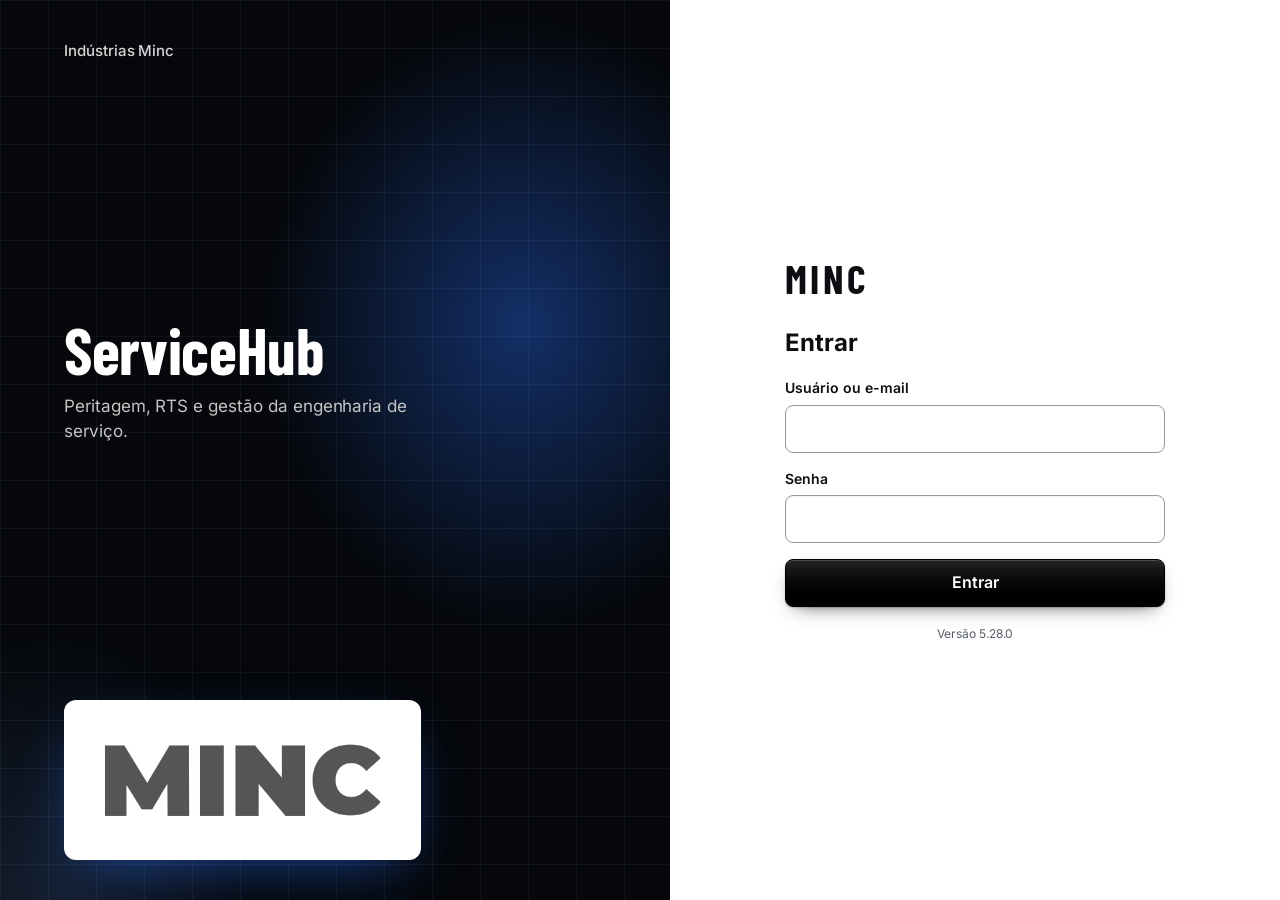
==== commit cdc2f521: "ServiceHub v5.28.0: RTS balloon, per-POS text, laudo import; remove title format and paint selectors" ====
--- a/servicehub/index.html
+++ b/servicehub/index.html
@@ -43,6 +43,7 @@
   <script src="comparar.js" defer></script>
   <script src="modelos.js" defer></script>
   <script src="rts.js" defer></script>
+  <script src="laudo.js" defer></script>
   <script src="nomuscat.js" defer></script>
   <script src="cadastros.js" defer></script>
   <script src="avisos.js" defer></script>
--- a/servicehub/modulos.css
+++ b/servicehub/modulos.css
@@ -207,3 +207,20 @@
 .mdl-c2 input,.mdl-c2 select{font-size:13px}
 .mdl-mat{color:var(--muted)}
 @media(max-width:720px){.mdl-c2{grid-template-columns:1fr 1fr}.mdl-c2 select,.mdl-mat{grid-column:1/-1}}
+
+/* v5.28.0 — balão de atividades do RTS e importação do laudo */
+.rts-bal{position:fixed;z-index:60;display:flex;flex-direction:column;max-height:min(70vh,540px);background:var(--surface);color:var(--text);border:2px solid var(--ink);border-radius:6px;box-shadow:0 12px 36px rgba(0,0,0,.28)}
+.rts-bal.sheet{left:0;right:0;bottom:0;top:auto;width:auto;max-height:80vh;border-radius:12px 12px 0 0}
+.rts-bal-h{display:flex;justify-content:space-between;gap:10px;align-items:flex-start;padding:12px 14px 8px;border-bottom:1px solid var(--line)}
+.rts-bal-h b{display:block;font-size:14px;word-break:break-word}.rts-bal-h small{color:var(--muted)}
+.rts-bal-q{margin:8px 14px 4px;min-height:40px}
+.rts-bal-b{overflow:auto;padding:4px 14px 8px;flex:1}
+.rts-bal-g{margin:6px 0;border:1px solid var(--line);border-radius:4px;background:var(--surface-2)}
+.rts-bal-g>summary{cursor:pointer;font-weight:700;padding:9px 10px}
+.rts-bal-i{display:flex;gap:10px;align-items:flex-start;padding:8px 10px;border-top:1px solid var(--line);cursor:pointer;line-height:1.35;background:var(--surface)}
+.rts-bal-i input{margin-top:3px;width:20px;height:20px;flex:none}
+.rts-bal-i[hidden],.rts-bal-g[hidden]{display:none}
+.rts-bal-f{display:flex;justify-content:flex-end;gap:8px;padding:10px 14px;border-top:1px solid var(--line)}
+.rts-laudo-tag{display:flex;gap:6px;align-items:center;margin:2px 0 6px;font-size:13px;color:var(--muted)}
+.rts-lg-list{margin:8px 0 10px;padding-left:18px}.rts-lg-list li{margin-bottom:6px}
+.rts-lg-o{display:flex;gap:8px;align-items:flex-start;margin:6px 0}.rts-lg-o input{width:20px;height:20px;flex:none;margin-top:2px}
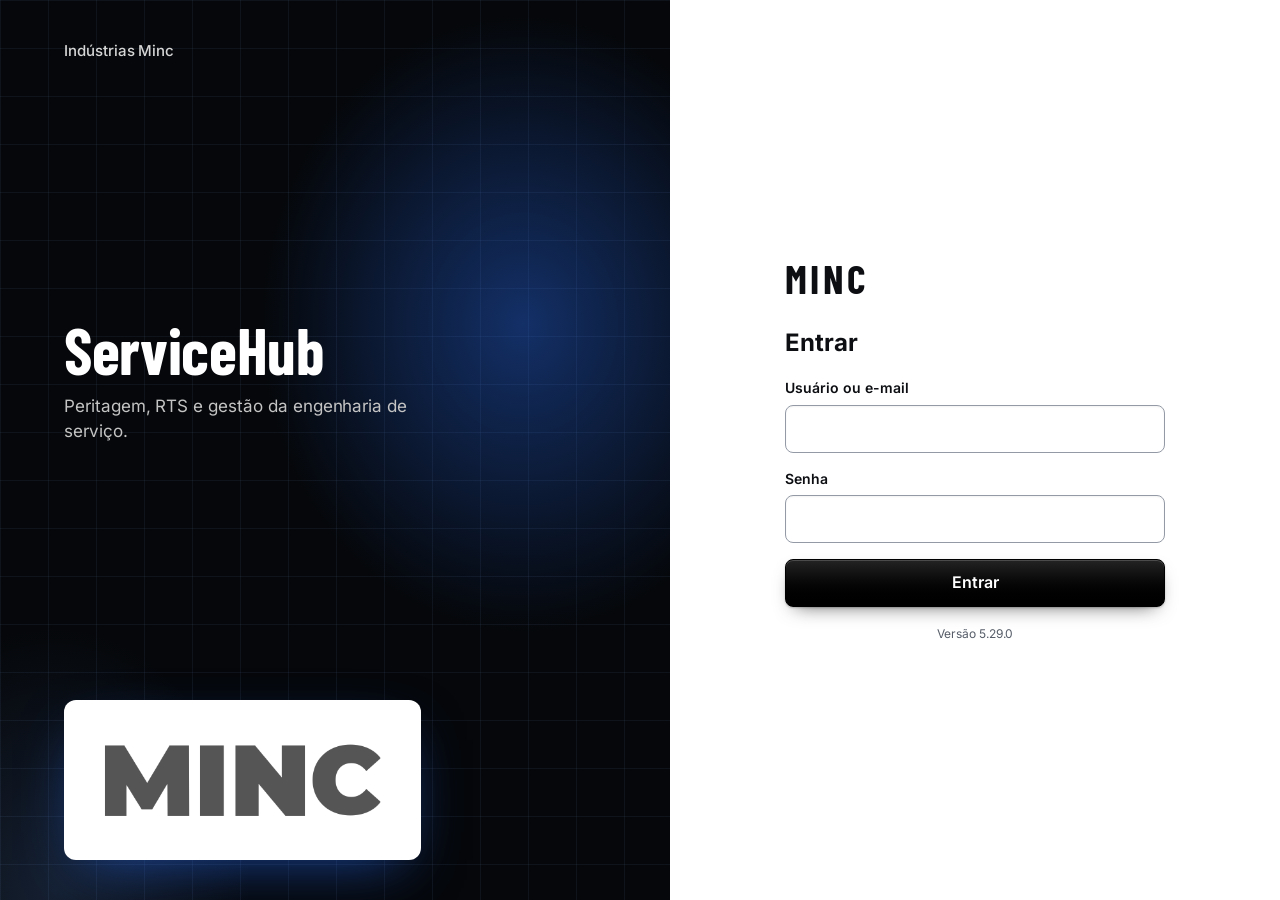
==== commit 7e473a1b: "ServiceHub v5.29.0: aprovação validada no servidor (RTS e D.E.), comentário por foto, módulo Custo, " ====
--- a/servicehub/index.html
+++ b/servicehub/index.html
@@ -42,7 +42,10 @@
   <script src="painel.js" defer></script>
   <script src="comparar.js" defer></script>
   <script src="modelos.js" defer></script>
+  <script src="aprovacao.js" defer></script>
   <script src="rts.js" defer></script>
+  <script src="custos-calc.js" defer></script>
+  <script src="custos.js" defer></script>
   <script src="laudo.js" defer></script>
   <script src="nomuscat.js" defer></script>
   <script src="cadastros.js" defer></script>
--- a/servicehub/styles.css
+++ b/servicehub/styles.css
@@ -201,8 +201,8 @@
 .sheet-h{display:flex;justify-content:space-between;align-items:flex-start;gap:12px;padding:18px 20px;border-bottom:2px solid var(--ink)}
 .sheet-h small{color:var(--muted);font-size:13px}
 .sheet-h h2{font-family:var(--display);font-size:40px;font-weight:700;line-height:1;margin-top:2px;overflow-wrap:anywhere}
-.kv{display:grid;grid-template-columns:repeat(3,minmax(0,1fr));gap:1px;background:var(--line);border-bottom:1px solid var(--line);margin:0}
-.kv div{background:var(--surface);padding:10px 20px;min-width:0}
+.kv{display:flex;flex-wrap:wrap;border-bottom:1px solid var(--line);margin:0;overflow:hidden}
+.kv div{flex:1 1 220px;background:var(--surface);padding:10px 20px;min-width:0;box-shadow:inset -1px -1px 0 var(--line)}
 .kv dt{font-size:13px;color:var(--muted)}
 .kv dd{margin:0;font-weight:600;overflow-wrap:anywhere}
 .sheet-b{padding:18px 20px}
@@ -679,7 +679,7 @@
 .sheet{border:1px solid var(--line)}
 .sheet-h{border-bottom:1px solid var(--line)}
 .carimbo{overflow:hidden;border:1px solid var(--line)}
-.cb-grid,.kv{background:var(--line)}
+.cb-grid{background:var(--line)}
 .carimbo .back{border-bottom-color:var(--line)}
 .comp.open{border:1px solid color-mix(in srgb,var(--accent) 45%,var(--line));box-shadow:var(--hi),0 0 0 3px color-mix(in srgb,var(--accent) 12%,transparent),var(--sh-2)}
 .comp.sub{border-left:3px solid var(--ink)}
--- a/servicehub/modulos.css
+++ b/servicehub/modulos.css
@@ -224,3 +224,65 @@
 .rts-laudo-tag{display:flex;gap:6px;align-items:center;margin:2px 0 6px;font-size:13px;color:var(--muted)}
 .rts-lg-list{margin:8px 0 10px;padding-left:18px}.rts-lg-list li{margin-bottom:6px}
 .rts-lg-o{display:flex;gap:8px;align-items:flex-start;margin:6px 0}.rts-lg-o input{width:20px;height:20px;flex:none;margin-top:2px}
+
+/* fotos do RTS: número da foto e comentário ligados à mesma imagem */
+.rts-fn{position:absolute;top:6px;left:6px;z-index:1;background:var(--ink,#111);color:#fff;font:700 12px/1 var(--font-head,inherit);padding:4px 7px;border-radius:6px;letter-spacing:.02em}
+.rts-thumb{position:relative}
+.rts-mvc{display:flex;flex-direction:column;gap:4px}
+.rts-mvc .iconb[disabled]{opacity:.35;pointer-events:none}
+.ap-hist{list-style:none;margin:0 0 12px;padding:0;display:grid;gap:8px;max-height:50vh;overflow:auto}
+.ap-hist li{border-bottom:1px solid var(--line);padding-bottom:6px}
+
+.rts-row2{display:flex;gap:8px;align-items:stretch}
+.rts-row2 .rts-row{flex:1;min-width:0}
+.rts-ra{display:flex;flex-direction:column;gap:6px;justify-content:center}
+@media(max-width:720px){.rts-row2{flex-direction:column}.rts-ra{flex-direction:row}.rts-ra .btn{flex:1}}
+
+/* ===== Custos do RTS (v5.29.0) ===== */
+.cst-doc{display:flex;flex-direction:column;gap:14px}
+.cst-doc>.panel{margin:0}
+.cst-dot{display:inline-block;width:8px;height:8px;border-radius:50%;background:var(--ok);margin-left:8px;vertical-align:middle}
+.cst-dot.warn{background:var(--warn)}
+.cst-kv div{flex:1 1 200px}
+.cst-sum{position:sticky;top:64px;z-index:5;display:grid;grid-template-columns:auto 1fr;gap:6px 24px;align-items:center;border-left:4px solid var(--ink,#111)}
+.cst-total{grid-row:span 2}
+.cst-total small{display:block;color:var(--muted);font-size:13px}
+.cst-total b{font:700 28px/1.1 var(--font-head,inherit);font-variant-numeric:tabular-nums}
+.cst-subs{display:flex;flex-wrap:wrap;gap:4px 22px;margin:0;font-size:14px}
+.cst-subs div{display:flex;gap:6px}.cst-subs dt{color:var(--muted)}.cst-subs dd{margin:0;font-weight:700;font-variant-numeric:tabular-nums}
+.cst-cnt{display:flex;flex-wrap:wrap;gap:4px 18px;font-size:14px;color:var(--muted)}.cst-cnt b{color:var(--text)}
+.cst-sum .hint{grid-column:1/-1}
+.cst-pend{color:var(--warn-text);font-weight:700}
+.cst-sub-t{font-size:14px;color:var(--muted)}.cst-sub-t b{color:var(--text);font-variant-numeric:tabular-nums}
+.cst-h,.cst-main{display:grid;grid-template-columns:minmax(0,1fr) 78px 86px 112px 150px 44px;gap:8px;align-items:center}
+.cst-h.mo,.cst-row.mo .cst-main{grid-template-columns:minmax(0,1fr) 70px 72px 72px 96px 150px 44px}
+.cst-h{font-size:12px;color:var(--muted);text-transform:uppercase;letter-spacing:.04em;padding:0 0 4px;border-bottom:1px solid var(--line)}
+.cst-row{padding:8px 0 10px;border-bottom:1px solid var(--line);border-left:3px solid transparent;padding-left:8px;margin-left:-8px}
+.cst-row.cst-pnd{border-left-color:var(--warn);background:color-mix(in srgb,var(--warn) 7%,transparent)}
+.cst-row.vazio .cst-main input{opacity:.8}
+.cst-main input,.cst-sub input{min-width:0;width:100%}
+.cst-num{text-align:right;font-variant-numeric:tabular-nums}
+.cst-tot{text-align:right;font-weight:700;font-variant-numeric:tabular-nums;font-size:14px}
+.cst-sub{display:flex;flex-wrap:wrap;gap:6px 10px;align-items:center;margin-top:6px}
+.cst-sub .cst-cod{flex:0 1 150px}.cst-sub .cst-obs{flex:1 1 220px}
+.cst-tag{font-size:11px;font-weight:700;padding:2px 7px;border-radius:999px;border:1px solid var(--line)}
+.cst-tag.est{background:color-mix(in srgb,var(--warn) 25%,transparent);border-color:var(--warn)}
+.cst-tag.inf{background:color-mix(in srgb,var(--ok) 18%,transparent);border-color:var(--ok)}
+.cst-refw{display:flex;flex-wrap:wrap;gap:6px;align-items:center;font-size:12.5px}
+.cst-ref{color:var(--muted)}.cst-ref b{color:var(--text)}.cst-ref.old{color:var(--warn-text)}.cst-ref.none{font-style:italic}
+.cst-dlg .cst-list{max-height:46vh;overflow:auto;border:1px solid var(--line);padding:6px 10px;margin:10px 0}
+.cst-grp{border:0;padding:0;margin:0 0 8px}.cst-grp legend{font-weight:700;font-size:13px;padding:4px 0}
+.cst-dlg .chk{display:flex;gap:8px;align-items:flex-start;padding:5px 0;cursor:pointer}.cst-dlg .chk.dis{opacity:.5}
+.cst-mp{display:flex;gap:10px;justify-content:space-between;align-items:center;padding:6px 0;border-bottom:1px solid var(--line)}
+.cst-hl{font-size:12.5px;color:var(--muted);margin-top:3px}
+@media(max-width:780px){
+  .cst-h{display:none}
+  .cst-main,.cst-row.mo .cst-main{grid-template-columns:1fr 1fr 1fr}
+  .cst-main .cst-desc{grid-column:1/-1}.cst-main .cst-tot{grid-column:1/3;text-align:left}.cst-main .iconb{justify-self:end}
+  .cst-sum{grid-template-columns:1fr;position:static}.cst-total{grid-row:auto}
+}
+@media print{.cst-doc .actions,.cst-doc .iconb{display:none}}
+
+.cst-row.vazio .cst-sub{display:none}
+.cst-row.vazio:focus-within .cst-sub{display:flex}
+.cst-row.vazio{padding-top:4px;padding-bottom:4px}
